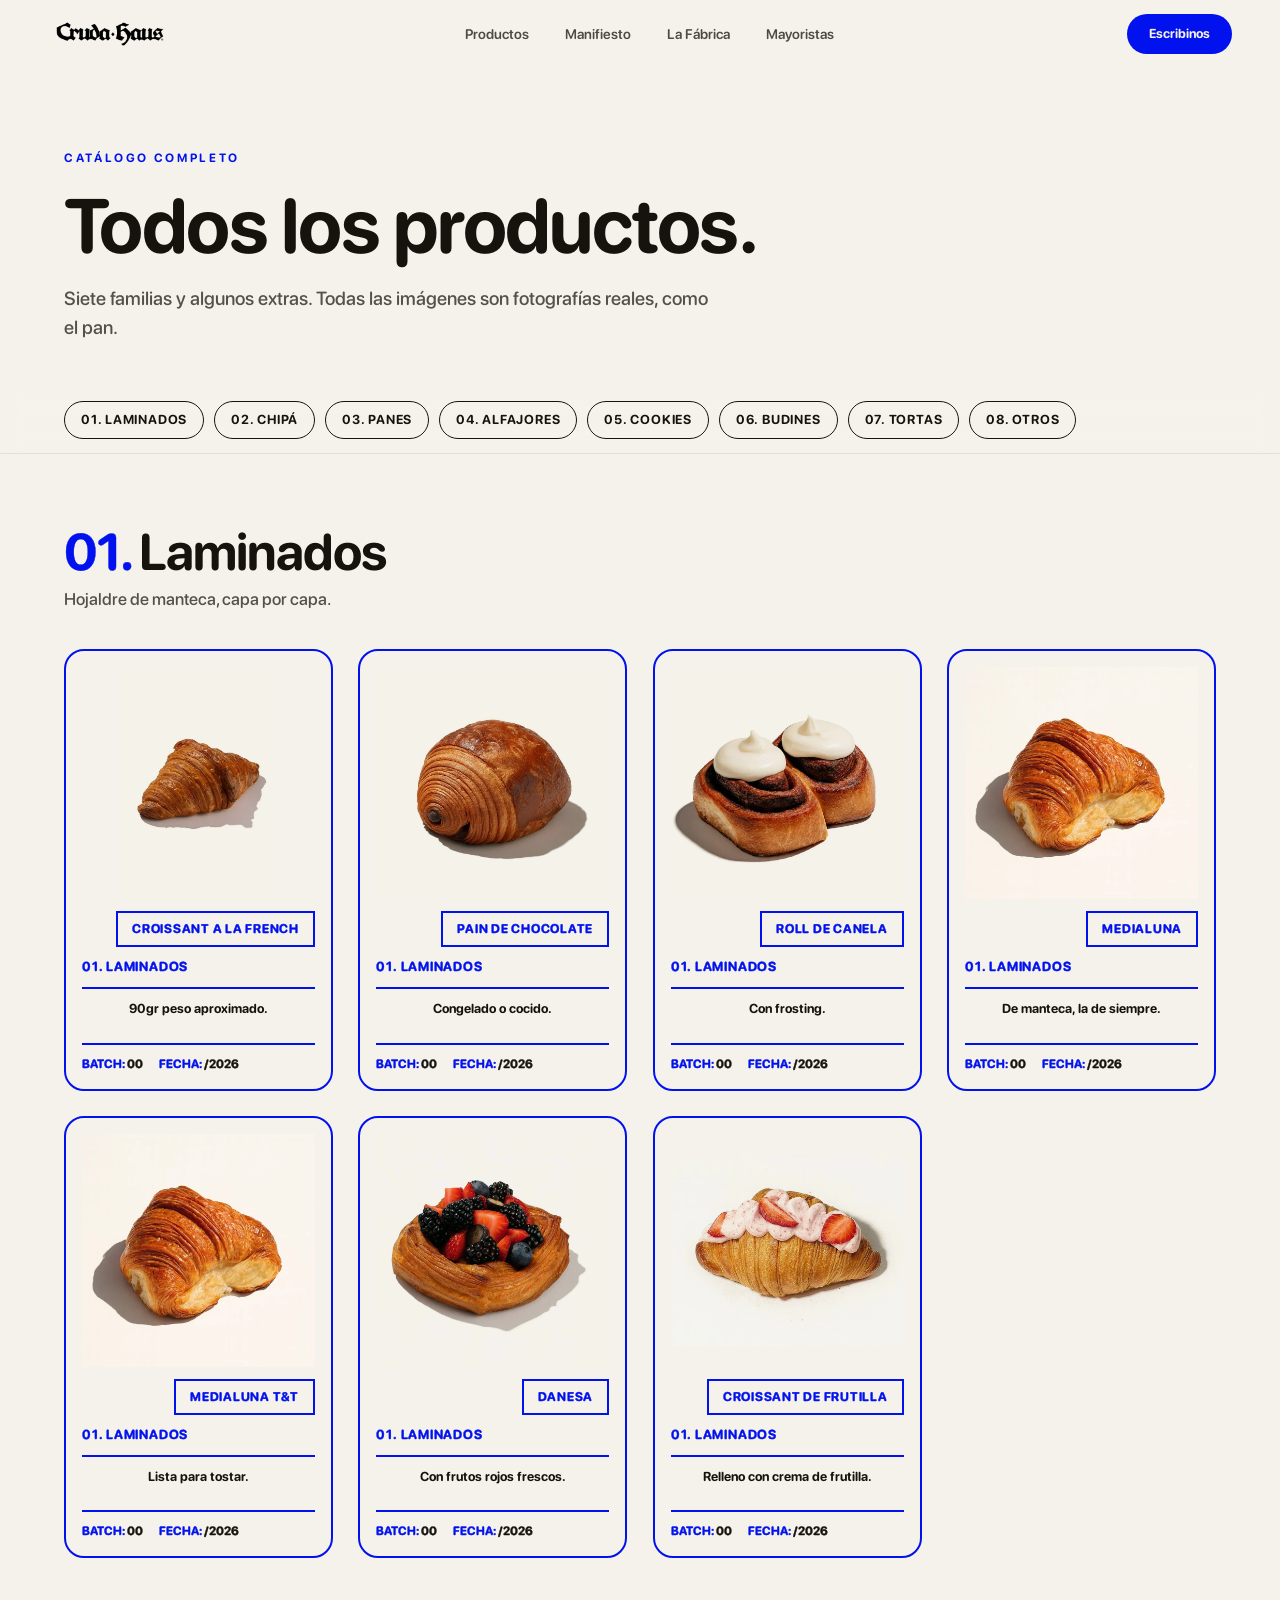
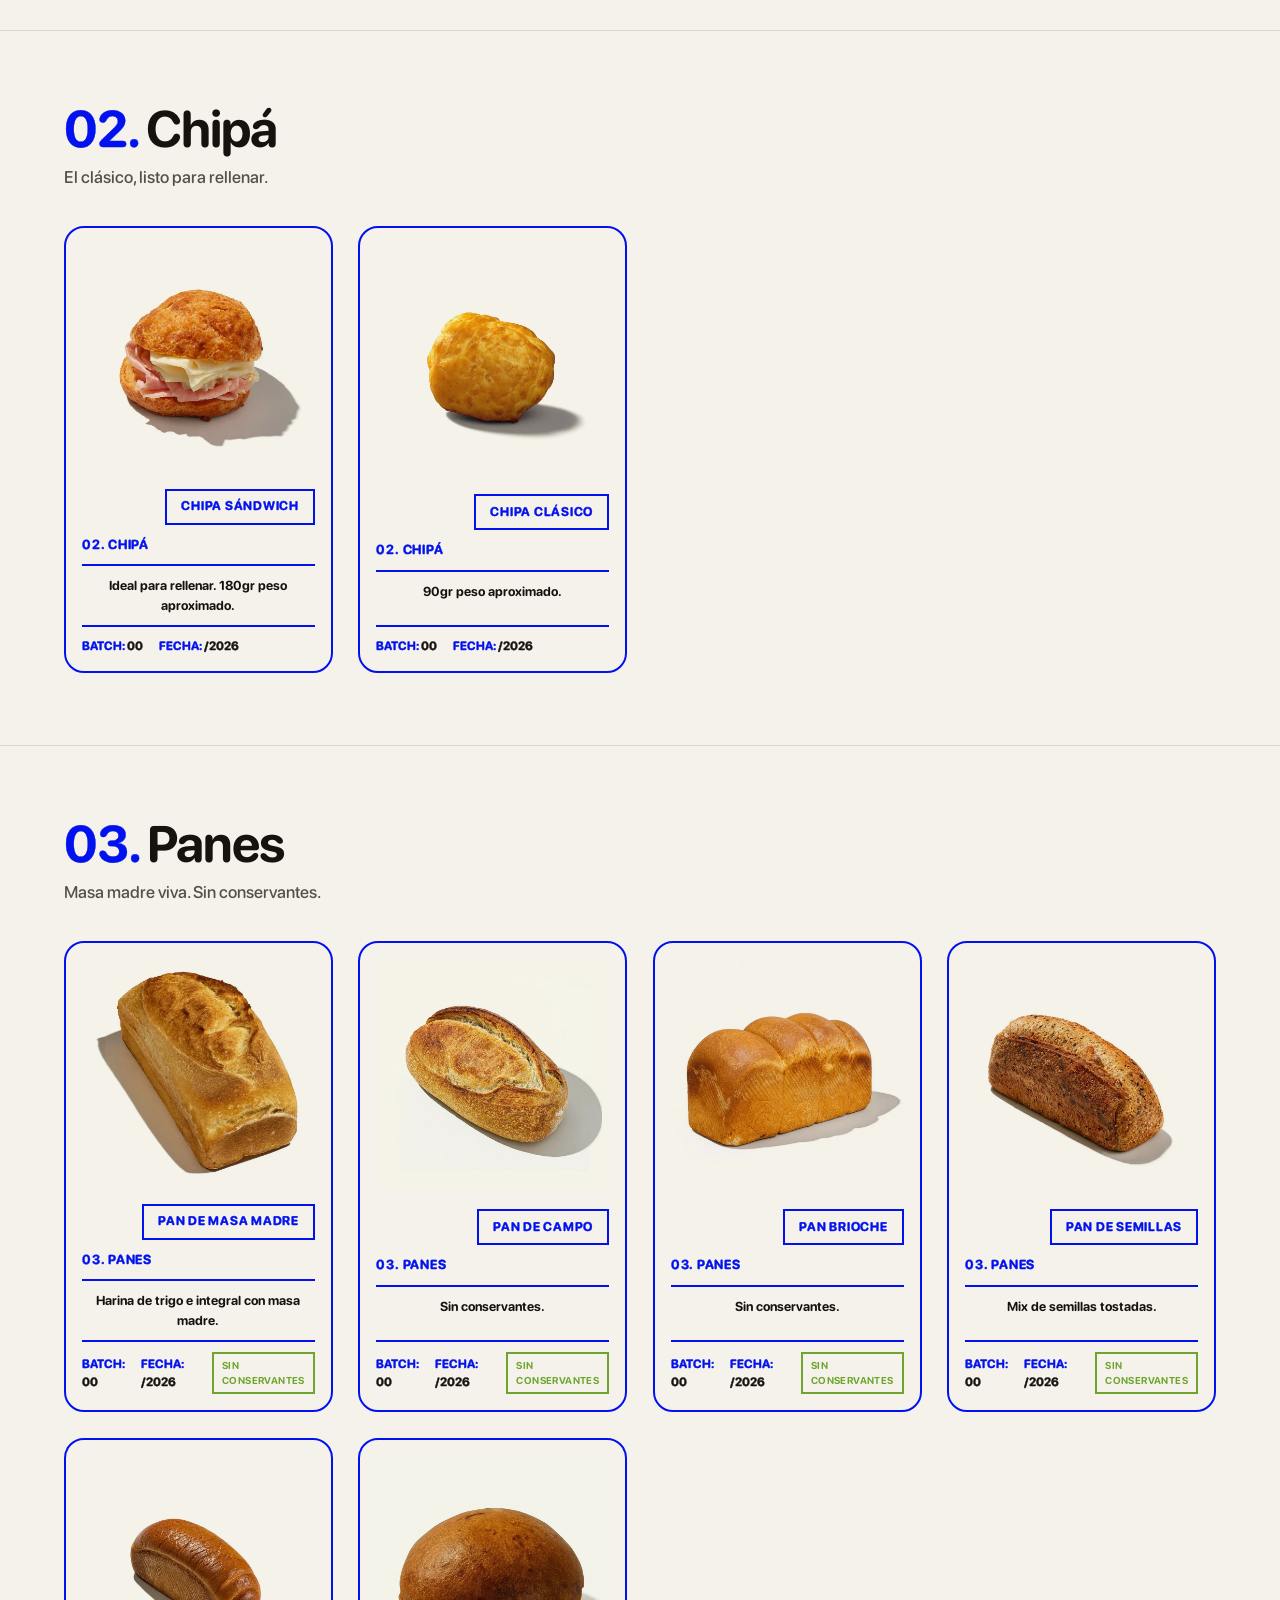
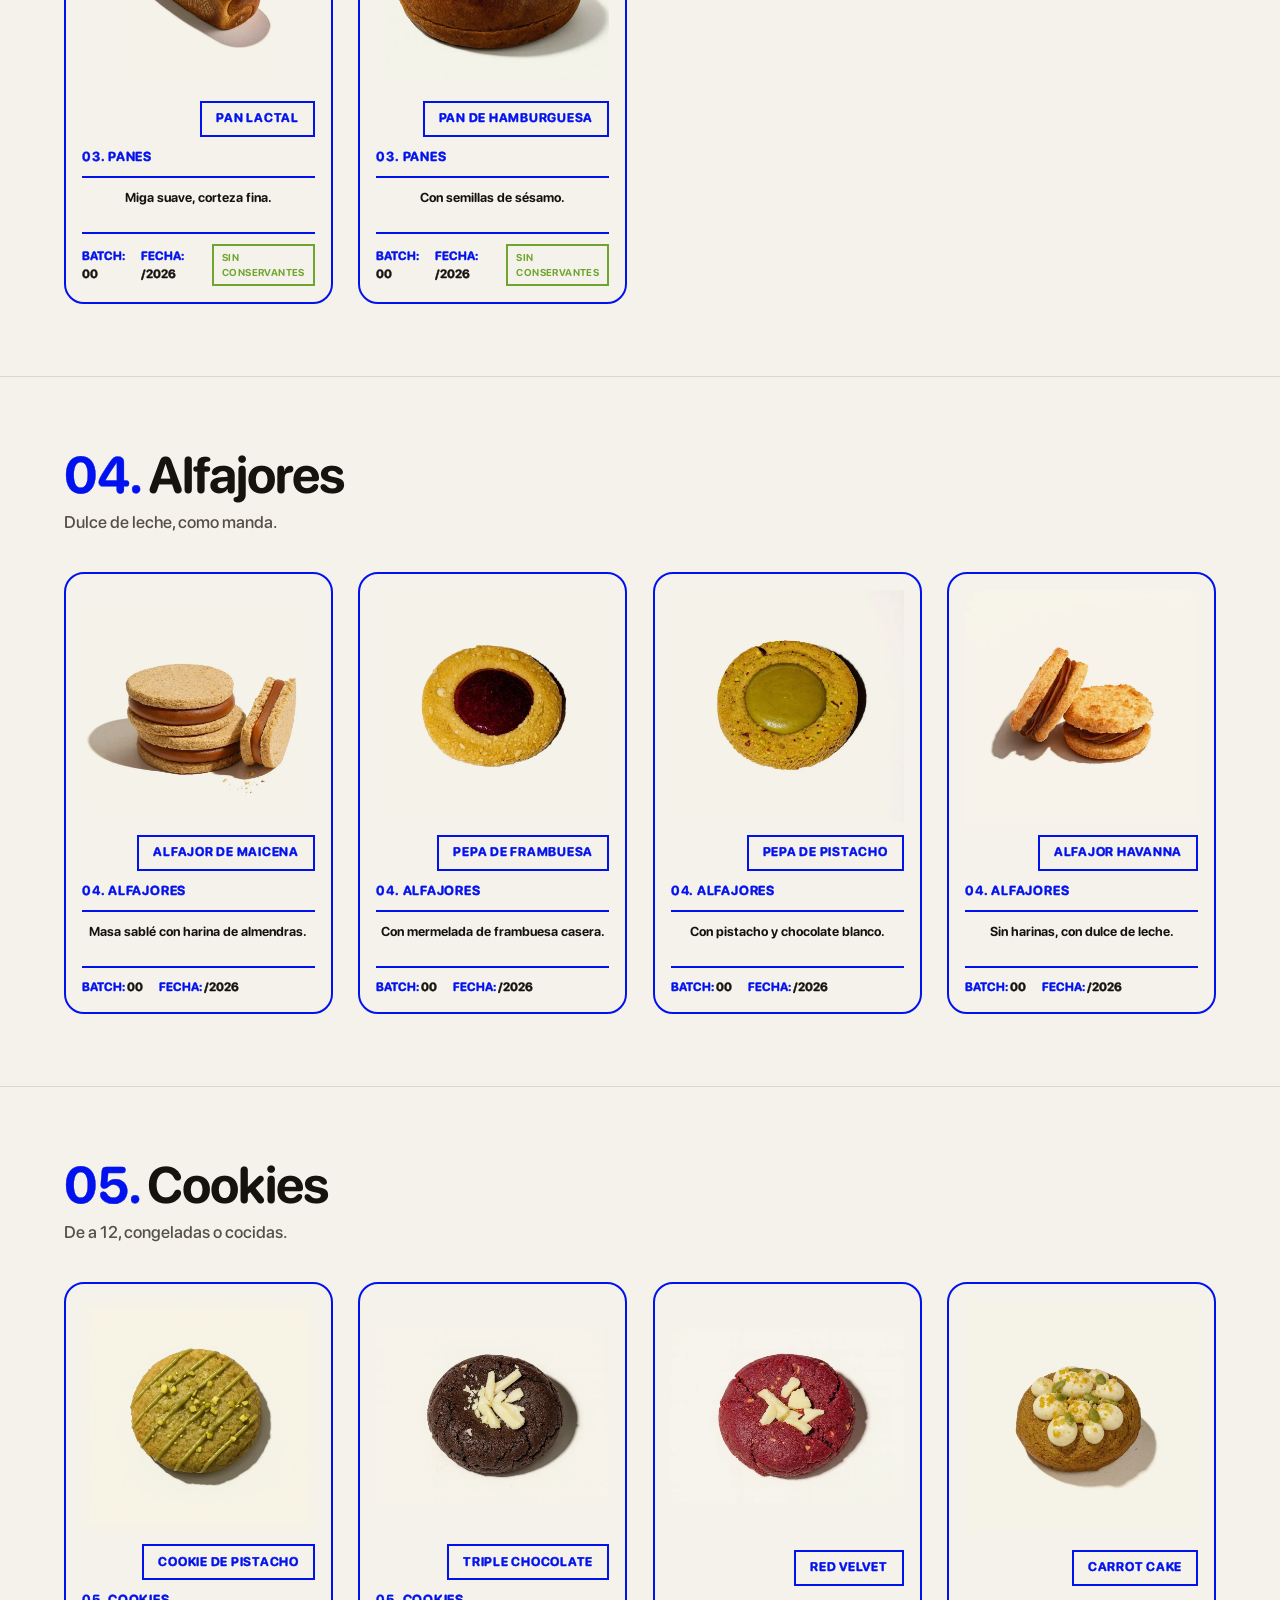
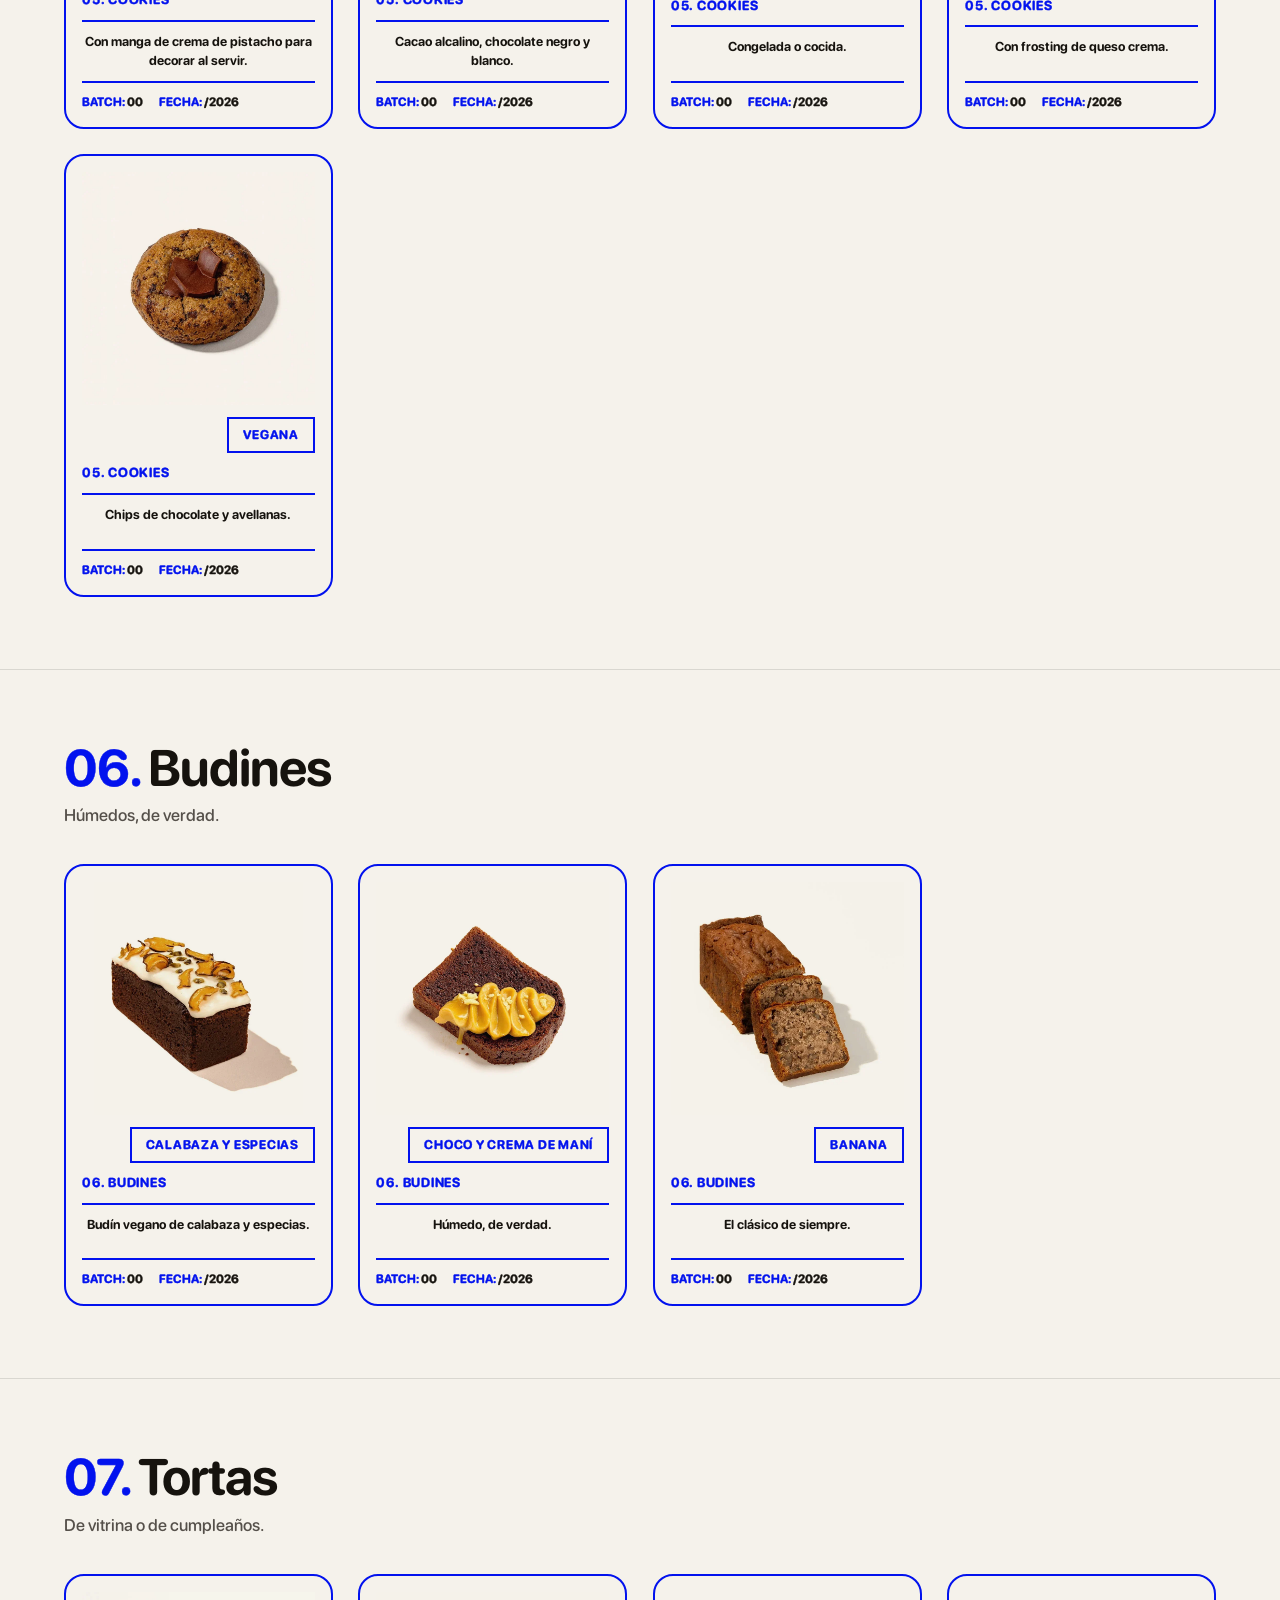
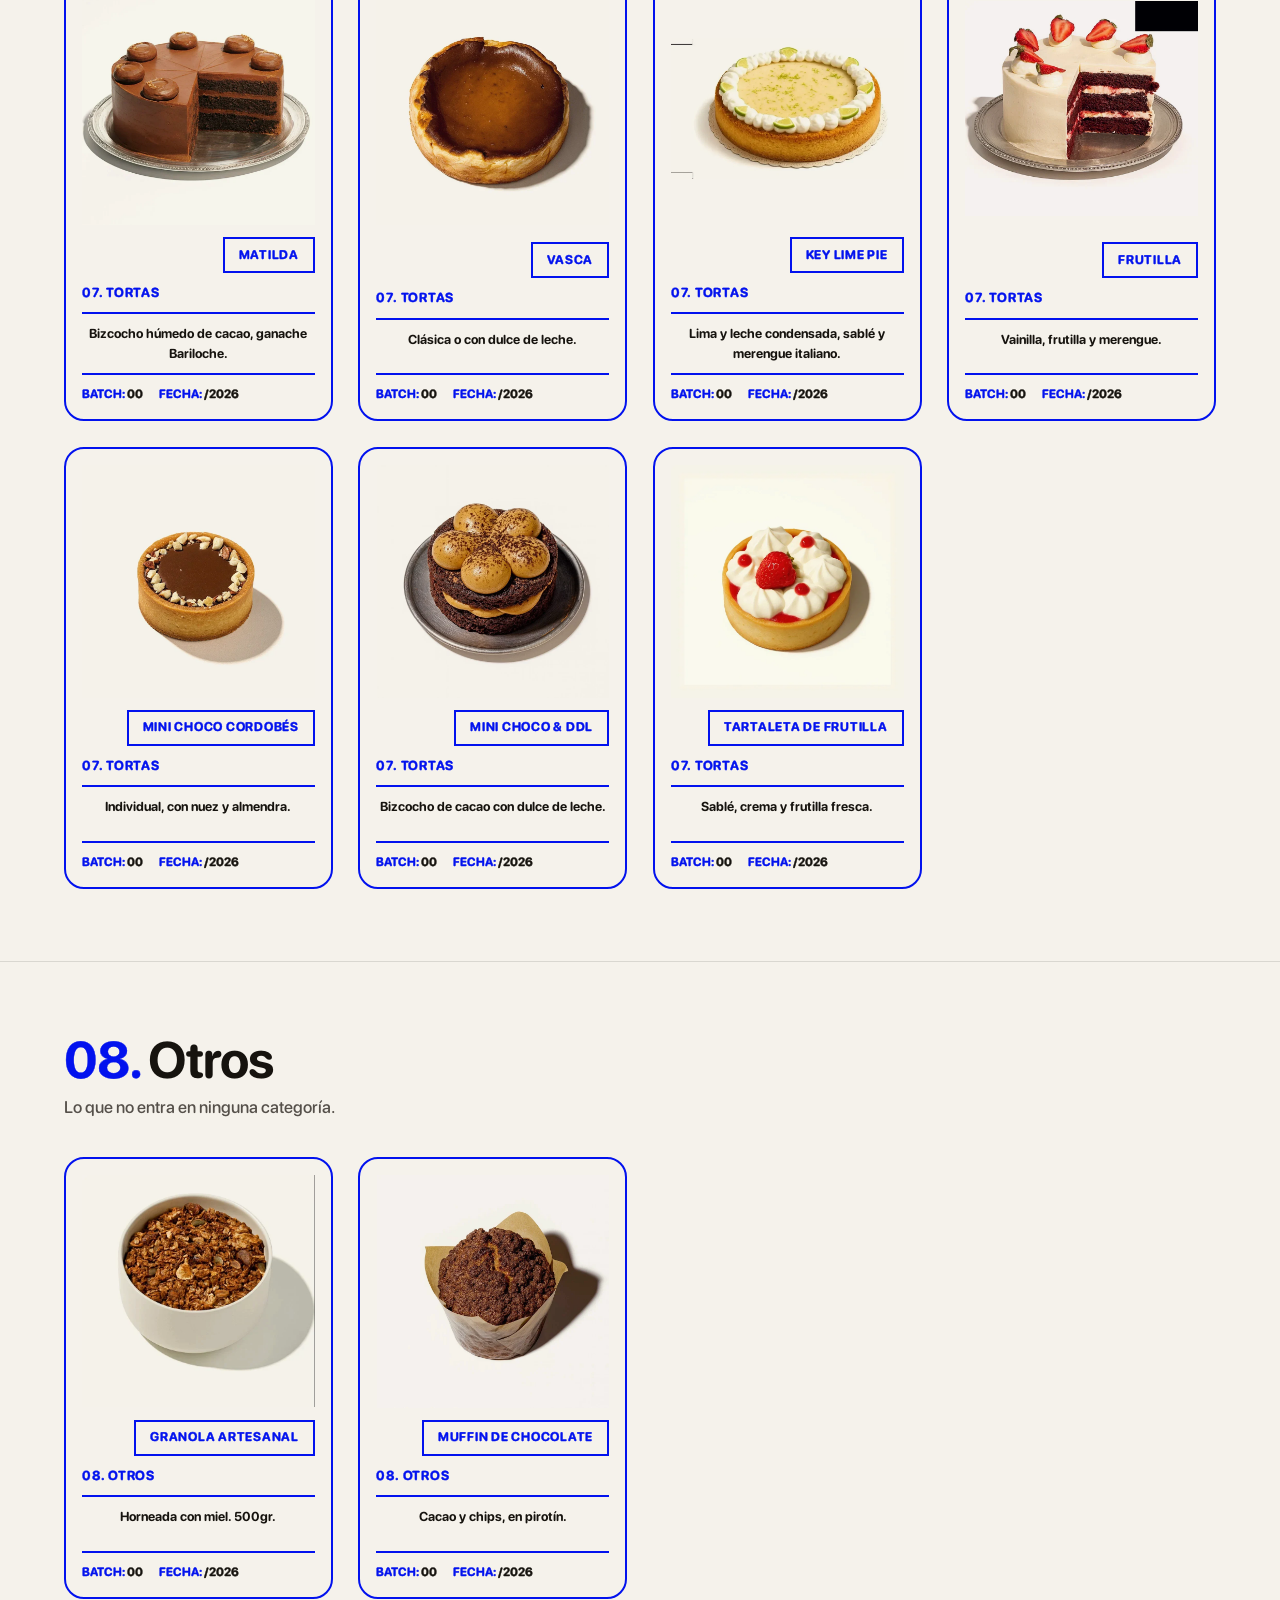
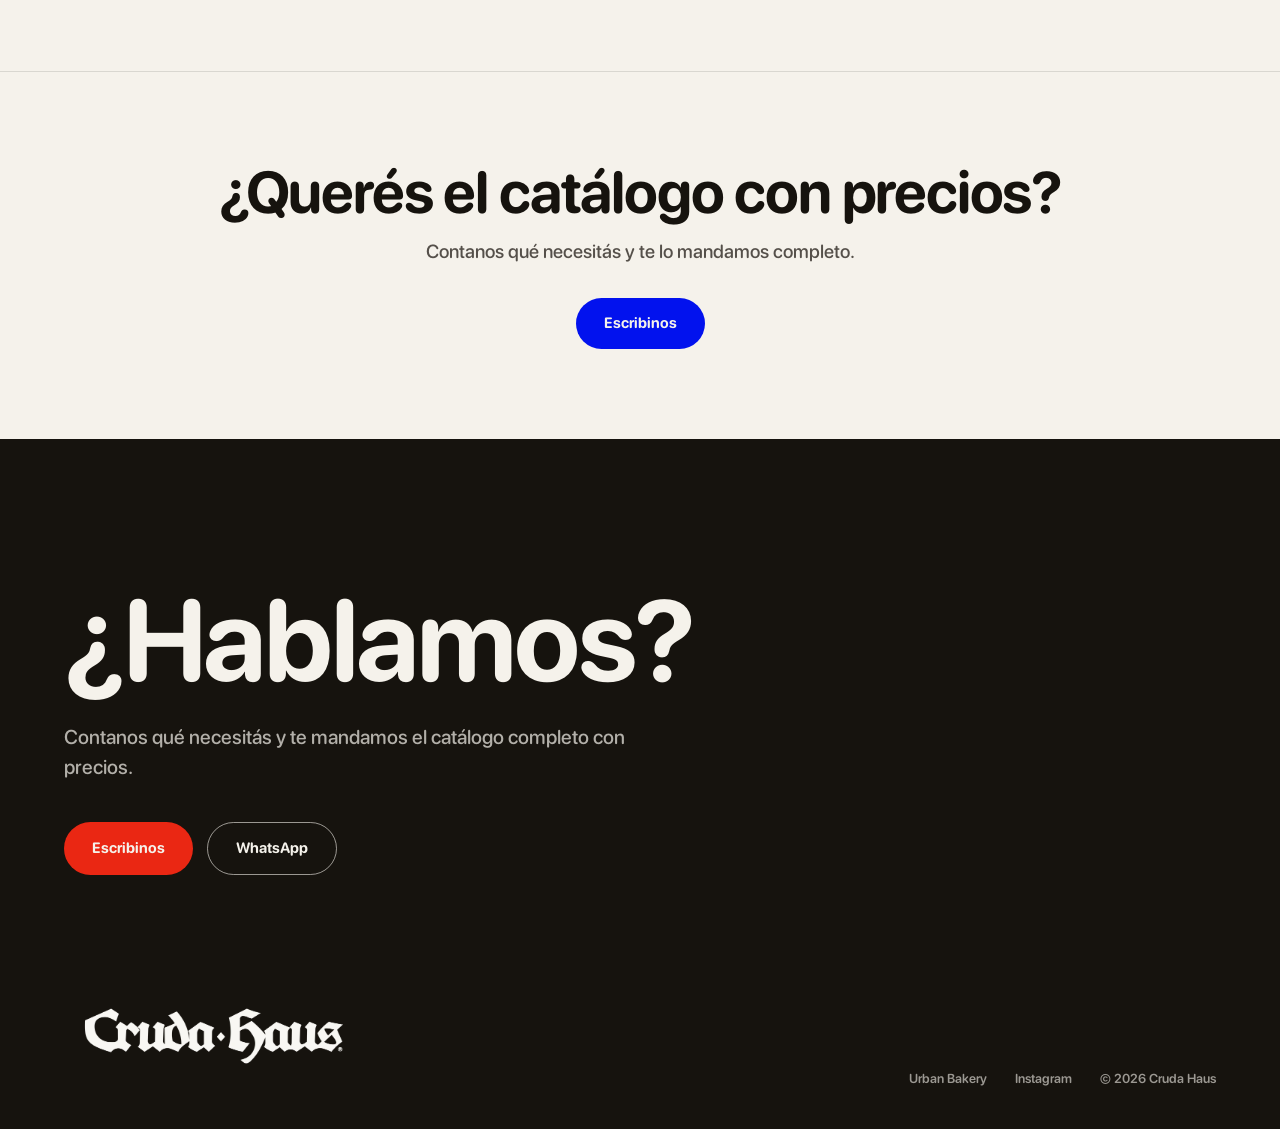
==== productos.html @ 2d255a72 "Landing con productos destacados + subpágina productos.html con catálogo completo (36 piezas, 8 fami" ====
<!doctype html>
<html lang="es">
<head>
  <meta charset="utf-8">
  <meta name="viewport" content="width=device-width, initial-scale=1">
  <title>Catálogo completo | Cruda Haus</title>
  <meta name="description" content="Catálogo completo de Cruda Haus: laminados, chipá, panes de masa madre, alfajores, cookies, budines y tortas. Proveeduría mayorista de panadería artesanal.">
  <meta property="og:type" content="website">
  <meta property="og:title" content="Catálogo completo | Cruda Haus">
  <meta property="og:description" content="Siete familias, más de treinta piezas. Panadería urbana con masa madre viva y manteca de verdad.">
  <meta property="og:image" content="assets/img/og-image.jpg">
  <link rel="icon" type="image/png" href="assets/img/favicon.png">
  <link rel="preload" href="assets/fonts/SF-Pro-Rounded-Bold.woff2" as="font" type="font/woff2" crossorigin>
  <link rel="preload" href="assets/fonts/SF-Pro-Rounded-Medium.woff2" as="font" type="font/woff2" crossorigin>
  <link rel="stylesheet" href="assets/css/style.css">
</head>
<body>

  <!-- ============ NAV ============ -->
  <header class="nav" id="nav">
    <a class="nav-brand" href="index.html" aria-label="Cruda Haus, inicio">
      <img src="assets/img/logo-gotico-negro.webp" alt="Cruda Haus" width="120" height="42">
    </a>
    <nav class="nav-links" aria-label="Secciones">
      <a href="productos.html" aria-current="page">Productos</a>
      <a href="index.html#manifiesto">Manifiesto</a>
      <a href="index.html#fabrica">La Fábrica</a>
      <a href="index.html#mayoristas">Mayoristas</a>
    </nav>
    <a class="btn btn-pill btn-blue nav-cta" href="#contacto">Escribinos</a>
  </header>

  <main id="top">

    <!-- ============ CABECERA CATÁLOGO ============ -->
    <header class="cat-hero">
      <p class="eyebrow">Catálogo completo</p>
      <h1>Todos los productos.</h1>
      <p class="cat-hero-sub">Siete familias y algunos extras. Todas las imágenes son fotografías reales, como el pan.</p>
    </header>

    <!-- ============ NAV DE FAMILIAS ============ -->
    <nav class="cat-nav" aria-label="Familias de productos">
      <a href="#laminados">01. Laminados</a>
      <a href="#chipa">02. Chipá</a>
      <a href="#panes">03. Panes</a>
      <a href="#alfajores">04. Alfajores</a>
      <a href="#cookies">05. Cookies</a>
      <a href="#budines">06. Budines</a>
      <a href="#tortas">07. Tortas</a>
      <a href="#otros">08. Otros</a>
    </nav>

    <!-- ============ 01. LAMINADOS ============ -->
    <section class="cat-family" id="laminados">
      <header class="family-head">
        <h2><span>01.</span> Laminados</h2>
        <p>Hojaldre de manteca, capa por capa.</p>
      </header>
      <div class="cat-grid">
        <div class="pcard">
          <img src="assets/img/products/croissant.webp" alt="Croissant a la French" loading="lazy">
          <div class="pcard-info">
            <span class="pcard-name">Croissant a la French</span>
            <div class="pcard-code"><span>01. Laminados</span></div>
            <p class="pcard-spec">90gr peso aproximado.</p>
            <div class="pcard-foot"><span>Batch: <b>00</b></span><span>Fecha: <b>/2026</b></span></div>
          </div>
        </div>
        <div class="pcard">
          <img src="assets/img/products/pain-chocolate.webp" alt="Pain de chocolate" loading="lazy">
          <div class="pcard-info">
            <span class="pcard-name">Pain de chocolate</span>
            <div class="pcard-code"><span>01. Laminados</span></div>
            <p class="pcard-spec">Congelado o cocido.</p>
            <div class="pcard-foot"><span>Batch: <b>00</b></span><span>Fecha: <b>/2026</b></span></div>
          </div>
        </div>
        <div class="pcard">
          <img src="assets/img/products/roll-canela.webp" alt="Roll de canela con frosting" loading="lazy">
          <div class="pcard-info">
            <span class="pcard-name">Roll de canela</span>
            <div class="pcard-code"><span>01. Laminados</span></div>
            <p class="pcard-spec">Con frosting.</p>
            <div class="pcard-foot"><span>Batch: <b>00</b></span><span>Fecha: <b>/2026</b></span></div>
          </div>
        </div>
        <div class="pcard">
          <img src="assets/img/products/medialuna.webp" alt="Medialuna de manteca" loading="lazy">
          <div class="pcard-info">
            <span class="pcard-name">Medialuna</span>
            <div class="pcard-code"><span>01. Laminados</span></div>
            <p class="pcard-spec">De manteca, la de siempre.</p>
            <div class="pcard-foot"><span>Batch: <b>00</b></span><span>Fecha: <b>/2026</b></span></div>
          </div>
        </div>
        <div class="pcard">
          <img src="assets/img/products/medialuna-tnt.webp" alt="Medialuna T&T" loading="lazy">
          <div class="pcard-info">
            <span class="pcard-name">Medialuna T&amp;T</span>
            <div class="pcard-code"><span>01. Laminados</span></div>
            <p class="pcard-spec">Lista para tostar.</p>
            <div class="pcard-foot"><span>Batch: <b>00</b></span><span>Fecha: <b>/2026</b></span></div>
          </div>
        </div>
        <div class="pcard">
          <img src="assets/img/products/danesa.webp" alt="Danesa de frutos rojos" loading="lazy">
          <div class="pcard-info">
            <span class="pcard-name">Danesa</span>
            <div class="pcard-code"><span>01. Laminados</span></div>
            <p class="pcard-spec">Con frutos rojos frescos.</p>
            <div class="pcard-foot"><span>Batch: <b>00</b></span><span>Fecha: <b>/2026</b></span></div>
          </div>
        </div>
        <div class="pcard">
          <img src="assets/img/products/otro-3.webp" alt="Croissant relleno con crema de frutilla" loading="lazy">
          <div class="pcard-info">
            <span class="pcard-name">Croissant de frutilla</span>
            <div class="pcard-code"><span>01. Laminados</span></div>
            <p class="pcard-spec">Relleno con crema de frutilla.</p>
            <div class="pcard-foot"><span>Batch: <b>00</b></span><span>Fecha: <b>/2026</b></span></div>
          </div>
        </div>
      </div>
    </section>

    <!-- ============ 02. CHIPÁ ============ -->
    <section class="cat-family" id="chipa">
      <header class="family-head">
        <h2><span>02.</span> Chipá</h2>
        <p>El clásico, listo para rellenar.</p>
      </header>
      <div class="cat-grid">
        <div class="pcard">
          <img src="assets/img/products/chipa-sandwich.webp" alt="Chipa para sándwich" loading="lazy">
          <div class="pcard-info">
            <span class="pcard-name">Chipa sándwich</span>
            <div class="pcard-code"><span>02. Chipá</span></div>
            <p class="pcard-spec">Ideal para rellenar. 180gr peso aproximado.</p>
            <div class="pcard-foot"><span>Batch: <b>00</b></span><span>Fecha: <b>/2026</b></span></div>
          </div>
        </div>
        <div class="pcard">
          <img src="assets/img/products/chipa-clasico.webp" alt="Chipa clásico" loading="lazy">
          <div class="pcard-info">
            <span class="pcard-name">Chipa clásico</span>
            <div class="pcard-code"><span>02. Chipá</span></div>
            <p class="pcard-spec">90gr peso aproximado.</p>
            <div class="pcard-foot"><span>Batch: <b>00</b></span><span>Fecha: <b>/2026</b></span></div>
          </div>
        </div>
      </div>
    </section>

    <!-- ============ 03. PANES ============ -->
    <section class="cat-family" id="panes">
      <header class="family-head">
        <h2><span>03.</span> Panes</h2>
        <p>Masa madre viva. Sin conservantes.</p>
      </header>
      <div class="cat-grid">
        <div class="pcard">
          <img src="assets/img/products/pan-masa-madre.webp" alt="Pan de masa madre" loading="lazy">
          <div class="pcard-info">
            <span class="pcard-name">Pan de masa madre</span>
            <div class="pcard-code"><span>03. Panes</span></div>
            <p class="pcard-spec">Harina de trigo e integral con masa madre.</p>
            <div class="pcard-foot"><span>Batch: <b>00</b></span><span>Fecha: <b>/2026</b></span><span class="stamp">Sin conservantes</span></div>
          </div>
        </div>
        <div class="pcard">
          <img src="assets/img/products/pan-campo.webp" alt="Pan de campo" loading="lazy">
          <div class="pcard-info">
            <span class="pcard-name">Pan de campo</span>
            <div class="pcard-code"><span>03. Panes</span></div>
            <p class="pcard-spec">Sin conservantes.</p>
            <div class="pcard-foot"><span>Batch: <b>00</b></span><span>Fecha: <b>/2026</b></span><span class="stamp">Sin conservantes</span></div>
          </div>
        </div>
        <div class="pcard">
          <img src="assets/img/products/pan-brioche.webp" alt="Pan brioche" loading="lazy">
          <div class="pcard-info">
            <span class="pcard-name">Pan brioche</span>
            <div class="pcard-code"><span>03. Panes</span></div>
            <p class="pcard-spec">Sin conservantes.</p>
            <div class="pcard-foot"><span>Batch: <b>00</b></span><span>Fecha: <b>/2026</b></span><span class="stamp">Sin conservantes</span></div>
          </div>
        </div>
        <div class="pcard">
          <img src="assets/img/products/pan-semillas.webp" alt="Pan de semillas" loading="lazy">
          <div class="pcard-info">
            <span class="pcard-name">Pan de semillas</span>
            <div class="pcard-code"><span>03. Panes</span></div>
            <p class="pcard-spec">Mix de semillas tostadas.</p>
            <div class="pcard-foot"><span>Batch: <b>00</b></span><span>Fecha: <b>/2026</b></span><span class="stamp">Sin conservantes</span></div>
          </div>
        </div>
        <div class="pcard">
          <img src="assets/img/products/pan-lactal.webp" alt="Pan lactal" loading="lazy">
          <div class="pcard-info">
            <span class="pcard-name">Pan lactal</span>
            <div class="pcard-code"><span>03. Panes</span></div>
            <p class="pcard-spec">Miga suave, corteza fina.</p>
            <div class="pcard-foot"><span>Batch: <b>00</b></span><span>Fecha: <b>/2026</b></span><span class="stamp">Sin conservantes</span></div>
          </div>
        </div>
        <div class="pcard">
          <img src="assets/img/products/pan-hamburguesa.webp" alt="Pan de hamburguesa" loading="lazy">
          <div class="pcard-info">
            <span class="pcard-name">Pan de hamburguesa</span>
            <div class="pcard-code"><span>03. Panes</span></div>
            <p class="pcard-spec">Con semillas de sésamo.</p>
            <div class="pcard-foot"><span>Batch: <b>00</b></span><span>Fecha: <b>/2026</b></span><span class="stamp">Sin conservantes</span></div>
          </div>
        </div>
      </div>
    </section>

    <!-- ============ 04. ALFAJORES ============ -->
    <section class="cat-family" id="alfajores">
      <header class="family-head">
        <h2><span>04.</span> Alfajores</h2>
        <p>Dulce de leche, como manda.</p>
      </header>
      <div class="cat-grid">
        <div class="pcard">
          <img src="assets/img/products/alfajor-maicena.webp" alt="Alfajor de maicena" loading="lazy">
          <div class="pcard-info">
            <span class="pcard-name">Alfajor de maicena</span>
            <div class="pcard-code"><span>04. Alfajores</span></div>
            <p class="pcard-spec">Masa sablé con harina de almendras.</p>
            <div class="pcard-foot"><span>Batch: <b>00</b></span><span>Fecha: <b>/2026</b></span></div>
          </div>
        </div>
        <div class="pcard">
          <img src="assets/img/products/pepa-frambuesa.webp" alt="Pepa de frambuesa" loading="lazy">
          <div class="pcard-info">
            <span class="pcard-name">Pepa de frambuesa</span>
            <div class="pcard-code"><span>04. Alfajores</span></div>
            <p class="pcard-spec">Con mermelada de frambuesa casera.</p>
            <div class="pcard-foot"><span>Batch: <b>00</b></span><span>Fecha: <b>/2026</b></span></div>
          </div>
        </div>
        <div class="pcard">
          <img src="assets/img/products/pepa-pistacho.webp" alt="Pepa de pistacho" loading="lazy">
          <div class="pcard-info">
            <span class="pcard-name">Pepa de pistacho</span>
            <div class="pcard-code"><span>04. Alfajores</span></div>
            <p class="pcard-spec">Con pistacho y chocolate blanco.</p>
            <div class="pcard-foot"><span>Batch: <b>00</b></span><span>Fecha: <b>/2026</b></span></div>
          </div>
        </div>
        <div class="pcard">
          <img src="assets/img/products/alfajor-havanna.webp" alt="Alfajor tipo havanna sin harinas" loading="lazy">
          <div class="pcard-info">
            <span class="pcard-name">Alfajor havanna</span>
            <div class="pcard-code"><span>04. Alfajores</span></div>
            <p class="pcard-spec">Sin harinas, con dulce de leche.</p>
            <div class="pcard-foot"><span>Batch: <b>00</b></span><span>Fecha: <b>/2026</b></span></div>
          </div>
        </div>
      </div>
    </section>

    <!-- ============ 05. COOKIES ============ -->
    <section class="cat-family" id="cookies">
      <header class="family-head">
        <h2><span>05.</span> Cookies</h2>
        <p>De a 12, congeladas o cocidas.</p>
      </header>
      <div class="cat-grid">
        <div class="pcard">
          <img src="assets/img/products/cookie-pistacho.webp" alt="Cookie de pistacho" loading="lazy">
          <div class="pcard-info">
            <span class="pcard-name">Cookie de pistacho</span>
            <div class="pcard-code"><span>05. Cookies</span></div>
            <p class="pcard-spec">Con manga de crema de pistacho para decorar al servir.</p>
            <div class="pcard-foot"><span>Batch: <b>00</b></span><span>Fecha: <b>/2026</b></span></div>
          </div>
        </div>
        <div class="pcard">
          <img src="assets/img/products/cookie-triple-choco.webp" alt="Cookie triple chocolate" loading="lazy">
          <div class="pcard-info">
            <span class="pcard-name">Triple chocolate</span>
            <div class="pcard-code"><span>05. Cookies</span></div>
            <p class="pcard-spec">Cacao alcalino, chocolate negro y blanco.</p>
            <div class="pcard-foot"><span>Batch: <b>00</b></span><span>Fecha: <b>/2026</b></span></div>
          </div>
        </div>
        <div class="pcard">
          <img src="assets/img/products/cookie-red-velvet.webp" alt="Cookie red velvet" loading="lazy">
          <div class="pcard-info">
            <span class="pcard-name">Red velvet</span>
            <div class="pcard-code"><span>05. Cookies</span></div>
            <p class="pcard-spec">Congelada o cocida.</p>
            <div class="pcard-foot"><span>Batch: <b>00</b></span><span>Fecha: <b>/2026</b></span></div>
          </div>
        </div>
        <div class="pcard">
          <img src="assets/img/products/cookie-carrot.webp" alt="Cookie carrot cake" loading="lazy">
          <div class="pcard-info">
            <span class="pcard-name">Carrot cake</span>
            <div class="pcard-code"><span>05. Cookies</span></div>
            <p class="pcard-spec">Con frosting de queso crema.</p>
            <div class="pcard-foot"><span>Batch: <b>00</b></span><span>Fecha: <b>/2026</b></span></div>
          </div>
        </div>
        <div class="pcard">
          <img src="assets/img/products/cookie-vegana.webp" alt="Cookie vegana con chips de chocolate y avellanas" loading="lazy">
          <div class="pcard-info">
            <span class="pcard-name">Vegana</span>
            <div class="pcard-code"><span>05. Cookies</span></div>
            <p class="pcard-spec">Chips de chocolate y avellanas.</p>
            <div class="pcard-foot"><span>Batch: <b>00</b></span><span>Fecha: <b>/2026</b></span></div>
          </div>
        </div>
      </div>
    </section>

    <!-- ============ 06. BUDINES ============ -->
    <section class="cat-family" id="budines">
      <header class="family-head">
        <h2><span>06.</span> Budines</h2>
        <p>Húmedos, de verdad.</p>
      </header>
      <div class="cat-grid">
        <div class="pcard">
          <img src="assets/img/products/budin-calabaza.webp" alt="Budín vegano de calabaza y especias" loading="lazy">
          <div class="pcard-info">
            <span class="pcard-name">Calabaza y especias</span>
            <div class="pcard-code"><span>06. Budines</span></div>
            <p class="pcard-spec">Budín vegano de calabaza y especias.</p>
            <div class="pcard-foot"><span>Batch: <b>00</b></span><span>Fecha: <b>/2026</b></span></div>
          </div>
        </div>
        <div class="pcard">
          <img src="assets/img/products/budin-choco-mani.webp" alt="Budín de chocolate y crema de maní" loading="lazy">
          <div class="pcard-info">
            <span class="pcard-name">Choco y crema de maní</span>
            <div class="pcard-code"><span>06. Budines</span></div>
            <p class="pcard-spec">Húmedo, de verdad.</p>
            <div class="pcard-foot"><span>Batch: <b>00</b></span><span>Fecha: <b>/2026</b></span></div>
          </div>
        </div>
        <div class="pcard">
          <img src="assets/img/products/budin-banana.webp" alt="Budín de banana" loading="lazy">
          <div class="pcard-info">
            <span class="pcard-name">Banana</span>
            <div class="pcard-code"><span>06. Budines</span></div>
            <p class="pcard-spec">El clásico de siempre.</p>
            <div class="pcard-foot"><span>Batch: <b>00</b></span><span>Fecha: <b>/2026</b></span></div>
          </div>
        </div>
      </div>
    </section>

    <!-- ============ 07. TORTAS ============ -->
    <section class="cat-family" id="tortas">
      <header class="family-head">
        <h2><span>07.</span> Tortas</h2>
        <p>De vitrina o de cumpleaños.</p>
      </header>
      <div class="cat-grid">
        <div class="pcard">
          <img src="assets/img/products/torta-matilda.webp" alt="Torta Matilda" loading="lazy">
          <div class="pcard-info">
            <span class="pcard-name">Matilda</span>
            <div class="pcard-code"><span>07. Tortas</span></div>
            <p class="pcard-spec">Bizcocho húmedo de cacao, ganache Bariloche.</p>
            <div class="pcard-foot"><span>Batch: <b>00</b></span><span>Fecha: <b>/2026</b></span></div>
          </div>
        </div>
        <div class="pcard">
          <img src="assets/img/products/torta-vasca.webp" alt="Torta vasca" loading="lazy">
          <div class="pcard-info">
            <span class="pcard-name">Vasca</span>
            <div class="pcard-code"><span>07. Tortas</span></div>
            <p class="pcard-spec">Clásica o con dulce de leche.</p>
            <div class="pcard-foot"><span>Batch: <b>00</b></span><span>Fecha: <b>/2026</b></span></div>
          </div>
        </div>
        <div class="pcard">
          <img src="assets/img/products/key-lime-pie.webp" alt="Key lime pie" loading="lazy">
          <div class="pcard-info">
            <span class="pcard-name">Key lime pie</span>
            <div class="pcard-code"><span>07. Tortas</span></div>
            <p class="pcard-spec">Lima y leche condensada, sablé y merengue italiano.</p>
            <div class="pcard-foot"><span>Batch: <b>00</b></span><span>Fecha: <b>/2026</b></span></div>
          </div>
        </div>
        <div class="pcard">
          <img src="assets/img/products/torta-frutilla.webp" alt="Torta de vainilla, frutilla y merengue" loading="lazy">
          <div class="pcard-info">
            <span class="pcard-name">Frutilla</span>
            <div class="pcard-code"><span>07. Tortas</span></div>
            <p class="pcard-spec">Vainilla, frutilla y merengue.</p>
            <div class="pcard-foot"><span>Batch: <b>00</b></span><span>Fecha: <b>/2026</b></span></div>
          </div>
        </div>
        <div class="pcard">
          <img src="assets/img/products/mini-torta-choco.webp" alt="Mini torta de chocolate cordobés" loading="lazy">
          <div class="pcard-info">
            <span class="pcard-name">Mini choco cordobés</span>
            <div class="pcard-code"><span>07. Tortas</span></div>
            <p class="pcard-spec">Individual, con nuez y almendra.</p>
            <div class="pcard-foot"><span>Batch: <b>00</b></span><span>Fecha: <b>/2026</b></span></div>
          </div>
        </div>
        <div class="pcard">
          <img src="assets/img/products/otro-1.webp" alt="Mini torta de chocolate con dulce de leche" loading="lazy">
          <div class="pcard-info">
            <span class="pcard-name">Mini choco &amp; DDL</span>
            <div class="pcard-code"><span>07. Tortas</span></div>
            <p class="pcard-spec">Bizcocho de cacao con dulce de leche.</p>
            <div class="pcard-foot"><span>Batch: <b>00</b></span><span>Fecha: <b>/2026</b></span></div>
          </div>
        </div>
        <div class="pcard">
          <img src="assets/img/products/otro-2.webp" alt="Tartaleta de frutilla con crema" loading="lazy">
          <div class="pcard-info">
            <span class="pcard-name">Tartaleta de frutilla</span>
            <div class="pcard-code"><span>07. Tortas</span></div>
            <p class="pcard-spec">Sablé, crema y frutilla fresca.</p>
            <div class="pcard-foot"><span>Batch: <b>00</b></span><span>Fecha: <b>/2026</b></span></div>
          </div>
        </div>
      </div>
    </section>

    <!-- ============ 08. OTROS ============ -->
    <section class="cat-family" id="otros">
      <header class="family-head">
        <h2><span>08.</span> Otros</h2>
        <p>Lo que no entra en ninguna categoría.</p>
      </header>
      <div class="cat-grid">
        <div class="pcard">
          <img src="assets/img/products/granola.webp" alt="Granola artesanal" loading="lazy">
          <div class="pcard-info">
            <span class="pcard-name">Granola artesanal</span>
            <div class="pcard-code"><span>08. Otros</span></div>
            <p class="pcard-spec">Horneada con miel. 500gr.</p>
            <div class="pcard-foot"><span>Batch: <b>00</b></span><span>Fecha: <b>/2026</b></span></div>
          </div>
        </div>
        <div class="pcard">
          <img src="assets/img/products/otro-4.webp" alt="Muffin de chocolate" loading="lazy">
          <div class="pcard-info">
            <span class="pcard-name">Muffin de chocolate</span>
            <div class="pcard-code"><span>08. Otros</span></div>
            <p class="pcard-spec">Cacao y chips, en pirotín.</p>
            <div class="pcard-foot"><span>Batch: <b>00</b></span><span>Fecha: <b>/2026</b></span></div>
          </div>
        </div>
      </div>
    </section>

    <!-- ============ CTA ============ -->
    <section class="cat-cta">
      <h2>¿Querés el catálogo con precios?</h2>
      <p>Contanos qué necesitás y te lo mandamos completo.</p>
      <a class="btn btn-pill btn-blue" href="#contacto">Escribinos</a>
    </section>

  </main>

  <!-- ============ CONTACTO / FOOTER ============ -->
  <footer class="footer" id="contacto">
    <div class="footer-cta">
      <h2>¿Hablamos?</h2>
      <p>Contanos qué necesitás y te mandamos el catálogo completo con precios.</p>
      <div class="footer-btns">
        <!-- TODO: reemplazar por el mail real de Cruda Haus -->
        <a class="btn btn-pill btn-red" href="mailto:hola@crudahaus.com">Escribinos</a>
        <!-- TODO: reemplazar por el número real de WhatsApp -->
        <a class="btn btn-pill btn-ghost-light" href="https://wa.me/5491100000000" target="_blank" rel="noopener">WhatsApp</a>
      </div>
    </div>
    <div class="footer-bottom">
      <img class="footer-logo" src="assets/img/logo-gotico-offwhite.webp" alt="Cruda Haus">
      <div class="footer-meta">
        <span>Urban Bakery</span>
        <!-- TODO: link real de Instagram -->
        <a href="https://instagram.com/crudahaus" target="_blank" rel="noopener">Instagram</a>
        <span>© 2026 Cruda Haus</span>
      </div>
    </div>
  </footer>

  <script src="assets/js/main.js" defer></script>
</body>
</html>
---- assets/css/style.css ----
/* ============================================================
   CRUDA HAUS · Landing
   Sistema: paper #F5F2EB / azul #0212EE / rojo #EA2713 / ink #16130E
   Forma: botones siempre pill, imágenes siempre radio 20px
   ============================================================ */

@font-face {
  font-family: "SF Pro Rounded";
  src: url("../fonts/SF-Pro-Rounded-Medium.woff2") format("woff2");
  font-weight: 500; font-display: swap;
}
@font-face {
  font-family: "SF Pro Rounded";
  src: url("../fonts/SF-Pro-Rounded-Semibold.woff2") format("woff2");
  font-weight: 600; font-display: swap;
}
@font-face {
  font-family: "SF Pro Rounded";
  src: url("../fonts/SF-Pro-Rounded-Bold.woff2") format("woff2");
  font-weight: 700; font-display: swap;
}

:root {
  --paper: #F5F2EB;
  --paper-soft: #EDE9DF;
  --blue: #0212EE;
  --red: #EA2713;
  --ink: #16130E;
  --ink-soft: #55504A;
  --radius: 20px;
  --font: "SF Pro Rounded", ui-rounded, -apple-system, "Segoe UI", sans-serif;
  --nav-h: 68px;
  --ease: cubic-bezier(0.16, 1, 0.3, 1);
}

* { margin: 0; padding: 0; box-sizing: border-box; }

html { scroll-behavior: smooth; }
@media (prefers-reduced-motion: reduce) {
  html { scroll-behavior: auto; }
}

body {
  font-family: var(--font);
  font-weight: 500;
  background: var(--paper);
  color: var(--ink);
  line-height: 1.5;
  -webkit-font-smoothing: antialiased;
  overflow-x: hidden;
}

img { display: block; max-width: 100%; }
ul { list-style: none; }
a { color: inherit; text-decoration: none; }

.visually-hidden {
  position: absolute; width: 1px; height: 1px;
  clip-path: inset(50%); overflow: hidden; white-space: nowrap;
}

.eyebrow {
  font-size: 12px;
  font-weight: 700;
  letter-spacing: 0.22em;
  text-transform: uppercase;
  color: var(--blue);
}
.eyebrow-light { color: rgba(245, 242, 235, 0.75); }

/* ---------- Botones ---------- */
.btn {
  display: inline-flex;
  align-items: center;
  justify-content: center;
  font-weight: 700;
  font-size: 15px;
  padding: 14px 28px;
  border-radius: 999px;
  transition: transform 0.25s var(--ease), background 0.25s var(--ease), color 0.25s var(--ease);
  will-change: transform;
}
.btn:active { transform: translateY(1px) scale(0.98); }
.btn-blue { background: var(--blue); color: var(--paper); }
.btn-blue:hover { background: var(--ink); }
.btn-red { background: var(--red); color: var(--paper); }
.btn-red:hover { background: var(--paper); color: var(--ink); }
.btn-paper { background: var(--paper); color: var(--blue); }
.btn-paper:hover { background: var(--ink); color: var(--paper); }
.btn-ghost { background: var(--paper); border: 1.5px solid var(--ink); color: var(--ink); }
.btn-ghost:hover { background: var(--ink); color: var(--paper); }
.btn-ghost-light { border: 1.5px solid rgba(245,242,235,0.6); color: var(--paper); }
.btn-ghost-light:hover { background: var(--paper); color: var(--ink); }

/* ---------- Nav ---------- */
.nav {
  position: fixed;
  inset: 0 0 auto 0;
  z-index: 100;
  height: var(--nav-h);
  display: flex;
  align-items: center;
  justify-content: space-between;
  padding: 0 clamp(16px, 4vw, 48px);
  transition: background 0.4s var(--ease), box-shadow 0.4s var(--ease);
}
.nav.scrolled {
  background: rgba(245, 242, 235, 0.82);
  -webkit-backdrop-filter: blur(16px) saturate(1.4);
  backdrop-filter: blur(16px) saturate(1.4);
  box-shadow: 0 1px 0 rgba(22, 19, 14, 0.08);
}
.nav-brand img { height: 44px; width: auto; }
.nav-links {
  display: flex;
  gap: clamp(16px, 3vw, 36px);
  font-size: 14px;
  font-weight: 600;
}
.nav-links a { opacity: 0.75; transition: opacity 0.2s; }
.nav-links a:hover { opacity: 1; }
.nav-cta { padding: 10px 22px; font-size: 13px; }

/* ---------- Hero ---------- */
.hero { position: relative; }
.hero-stage {
  position: relative;
  min-height: 100dvh;
  display: flex;
  flex-direction: column;
  align-items: center;
  justify-content: center;
  text-align: center;
  padding: calc(var(--nav-h) + 24px) 24px 48px;
  gap: 32px;
}
.hero-logo {
  width: min(760px, 86vw);
  height: auto;
}
.hero-sub {
  font-size: clamp(16px, 2vw, 20px);
  font-weight: 500;
  color: var(--ink-soft);
  max-width: 34em;
}
.hero-ctas { display: flex; gap: 14px; flex-wrap: wrap; justify-content: center; }

.hero-media { display: none; }

/* Estado mejorado (JS + motion ok): hero pineado con zoom de imagen */
.enhanced .hero-stage { display: block; padding: 0; overflow: hidden; }
.enhanced .hero-intro {
  position: absolute;
  inset: 0;
  z-index: 2;
  display: flex;
  flex-direction: column;
  align-items: center;
  justify-content: flex-start;
  padding-top: clamp(90px, 13vh, 140px);
  gap: 28px;
  padding-left: 24px;
  padding-right: 24px;
}
.enhanced .hero-media {
  display: block;
  position: absolute;
  inset: 0;
  z-index: 1;
  clip-path: inset(60% 30% 6% 30%);
  will-change: clip-path;
}
.enhanced .hero-media-round {
  position: absolute;
  inset: 0;
  overflow: hidden;
  border-radius: 28px;
  will-change: border-radius;
}
.enhanced .hero-media-round::after {
  content: "";
  position: absolute;
  inset: 55% 0 0 0;
  background: linear-gradient(to bottom, rgba(22, 19, 14, 0), rgba(22, 19, 14, 0.62));
  opacity: var(--scrim, 0);
  z-index: 2;
}
.enhanced .hero-media-round img {
  width: 100%; height: 100%;
  object-fit: cover;
  object-position: 50% 42%;
  transform: scale(1.15);
  will-change: transform;
}
.hero-caption {
  position: absolute;
  inset: auto 0 8vh 0;
  z-index: 3;
  display: flex;
  flex-direction: column;
  align-items: center;
  gap: 4px;
  font-size: clamp(24px, 4vw, 44px);
  font-weight: 700;
  color: var(--paper);
  opacity: 0;
  text-shadow: 0 2px 32px rgba(22, 19, 14, 0.55);
}
.hero-caption span { display: block; }

/* Fallback sin JS: imagen debajo del intro */
.hero-media.fallback { display: block; width: min(900px, 92vw); }
.hero-media.fallback img { border-radius: var(--radius); width: 100%; }
.hero-media.fallback .hero-caption { display: none; }

/* ---------- Marquee ---------- */
.marquee {
  background: var(--blue);
  color: var(--paper);
  overflow: hidden;
  padding: 20px 0;
}
.marquee-track {
  display: flex;
  align-items: center;
  gap: 48px;
  width: max-content;
  animation: marquee 36s linear infinite;
}
.marquee-track span {
  font-size: clamp(18px, 2.4vw, 28px);
  font-weight: 700;
  letter-spacing: 0.04em;
  text-transform: uppercase;
  white-space: nowrap;
}
.marquee-track img { height: 30px; width: auto; }
@keyframes marquee {
  to { transform: translateX(-50%); }
}
@media (prefers-reduced-motion: reduce) {
  .marquee-track { animation: none; flex-wrap: wrap; width: 100%; justify-content: center; }
}

/* ---------- Manifiesto ---------- */
.manifiesto {
  padding: clamp(96px, 16vh, 180px) 24px;
  display: flex;
  justify-content: center;
}
.manifiesto-inner {
  max-width: 1100px;
  text-align: center;
}
.manifiesto-text {
  font-size: clamp(28px, 4.6vw, 58px);
  font-weight: 700;
  line-height: 1.18;
  letter-spacing: -0.015em;
}
.manifiesto-text .w { transition: none; }
.manifiesto-text .w.accent { color: var(--red); }
.manifiesto-logo { margin: 48px auto 0; width: 150px; height: auto; }

/* ---------- Productos ---------- */
.productos { position: relative; }
.productos-track { display: flex; flex-direction: column; background: var(--paper); }

.panel {
  padding: clamp(48px, 8vh, 96px) clamp(20px, 5vw, 64px);
}

.panel-cta h3 {
  font-size: clamp(36px, 5.2vw, 80px);
  font-weight: 700;
  letter-spacing: -0.02em;
  line-height: 1.02;
  margin-top: 20px;
}

/* Panel intro: composición tipo afiche (logo rojo, líneas azules, tag al pie) */
.panel-intro {
  position: relative;
  text-align: center;
  display: flex;
  flex-direction: column;
  align-items: center;
  justify-content: center;
  gap: clamp(36px, 7vh, 72px);
  background: var(--paper);
}
.intro-logo { width: min(520px, 74vw); height: auto; }
.intro-lines {
  color: var(--blue);
  font-size: clamp(15px, 1.75vw, 25px);
  font-weight: 700;
  -webkit-text-stroke: 0.45px currentColor;
  line-height: 1.55;
  text-transform: uppercase;
  letter-spacing: 0.01em;
}
.intro-lines > * { font-size: inherit; font-weight: inherit; line-height: inherit; }
.intro-lines > * + * { margin-top: 1.6em; }
.intro-tag {
  position: absolute;
  bottom: clamp(20px, 4.5vh, 44px);
  left: 0;
  right: 0;
  font-size: 13px;
  font-weight: 700;
  letter-spacing: 0.1em;
  text-transform: uppercase;
  color: var(--ink);
}

.panel-head h3 {
  font-size: clamp(36px, 4.5vw, 64px);
  font-weight: 700;
  letter-spacing: -0.02em;
  line-height: 1;
}
.panel-head p {
  margin-top: 10px;
  font-size: clamp(14px, 1.4vw, 17px);
  color: var(--ink-soft);
}

/* Fichas de catálogo (eco de las cards del PDF mayorista) */
.cards {
  display: flex;
  align-items: stretch;
  gap: clamp(14px, 2vw, 28px);
  margin-top: 36px;
}
.pcard {
  flex: 1;
  background: var(--paper);
  border: 2px solid var(--blue);
  border-radius: var(--radius);
  padding: 16px;
  display: flex;
  flex-direction: column;
  gap: 12px;
}
.pcard-lg { flex: 1.35; }
.pcard img {
  width: 100%;
  flex: 1 1 auto;
  min-height: 0;
  object-fit: contain;
}
.pcard-info {
  margin-top: auto;
  display: flex;
  flex-direction: column;
  gap: 10px;
}
.pcard-name {
  align-self: flex-end;
  display: inline-flex;
  align-items: center;
  min-height: 36px;
  border: 2px solid var(--blue);
  color: var(--blue);
  font-weight: 700;
  -webkit-text-stroke: 0.4px currentColor;
  font-size: 12.5px;
  letter-spacing: 0.06em;
  text-transform: uppercase;
  padding: 6px 14px;
}
.pcard-code {
  color: var(--blue);
  font-weight: 700;
  -webkit-text-stroke: 0.4px currentColor;
  font-size: 13px;
  letter-spacing: 0.06em;
  text-transform: uppercase;
  border-bottom: 2px solid var(--blue);
  padding-bottom: 10px;
}
.pcard-spec {
  text-align: center;
  font-size: 13px;
  font-weight: 700;
  min-height: 2.6em;
}
.pcard-foot {
  display: flex;
  align-items: center;
  gap: 16px;
  border-top: 2px solid var(--blue);
  padding-top: 10px;
  color: var(--blue);
  font-weight: 700;
  -webkit-text-stroke: 0.4px currentColor;
  font-size: 12px;
  text-transform: uppercase;
}
.pcard-foot b { color: var(--ink); }
.pcard-foot .stamp {
  margin-left: auto;
  color: #6FA52E;
  border: 2px solid #6FA52E;
  padding: 4px 8px;
  font-size: 10px;
  letter-spacing: 0.04em;
  -webkit-text-stroke: 0;
}

.panel-also {
  margin-top: 28px;
  font-size: 14px;
  font-weight: 600;
  color: var(--ink-soft);
}

.panel-cta { text-align: center; }
.cta-btns {
  margin-top: 36px;
  display: flex;
  gap: 14px;
  justify-content: center;
  flex-wrap: wrap;
}

/* Estado mejorado: pan horizontal pineado */
@media (min-width: 900px) {
  .enhanced .productos-pin { height: 100dvh; overflow: hidden; display: flex; align-items: stretch; }
  .enhanced .productos-track { flex-direction: row; align-items: stretch; height: 100%; width: max-content; }
  .enhanced .panel {
    height: 100%;
    display: flex;
    flex-direction: column;
    justify-content: center;
    flex-shrink: 0;
  }
  .enhanced .panel-intro { width: 100vw; }
  .enhanced .panel-cat {
    width: 96vw;
    padding-top: calc(var(--nav-h) + 16px);
    padding-bottom: 24px;
    justify-content: flex-start;
  }
  .enhanced .panel-cat.panel-sm { width: 72vw; }
  .enhanced .panel-cta { width: 72vw; align-items: center; }
  .enhanced .cards { flex: 1; min-height: 0; align-items: stretch; margin: 2.5vh 0 2vh; }
}

/* ---------- La Fábrica ---------- */
.fabrica { padding: clamp(96px, 14vh, 180px) 0; overflow: hidden; }
.fabrica-grid {
  max-width: 1400px;
  margin: 0 auto;
  padding: 0 clamp(20px, 5vw, 64px);
  display: grid;
  grid-template-columns: repeat(12, 1fr);
  gap: clamp(16px, 3vw, 40px);
  align-items: start;
}
.fabrica-copy { grid-column: 1 / 6; position: sticky; top: calc(var(--nav-h) + 40px); }
.fabrica-copy h2 {
  font-size: clamp(36px, 4.6vw, 68px);
  font-weight: 700;
  letter-spacing: -0.02em;
  line-height: 1.05;
  margin-bottom: 28px;
}
.fabrica-copy p { color: var(--ink-soft); font-size: clamp(16px, 1.5vw, 19px); max-width: 30em; }
.fabrica-copy p + p { margin-top: 16px; }

.fabrica-img { overflow: hidden; border-radius: var(--radius); }
.fabrica-img img { width: 100%; height: 100%; object-fit: cover; }
.fabrica-img-1 { grid-column: 7 / 13; aspect-ratio: 4 / 5; }
.fabrica-img-2 { grid-column: 6 / 10; aspect-ratio: 4 / 5; margin-top: -12vh; }
.fabrica-img-3 { grid-column: 10 / 13; aspect-ratio: 4 / 5; margin-top: 8vh; }

/* ---------- Mayoristas ---------- */
.mayoristas {
  position: relative;
  background: var(--blue);
  color: var(--paper);
  padding: clamp(96px, 14vh, 180px) clamp(20px, 5vw, 64px);
  overflow: hidden;
}
.mayoristas-inner { max-width: 1400px; margin: 0 auto; position: relative; z-index: 2; }
.mayoristas h2 {
  font-size: clamp(36px, 5.4vw, 84px);
  font-weight: 700;
  letter-spacing: -0.02em;
  line-height: 1.04;
  margin-top: 24px;
}
.mayoristas-sub {
  margin-top: 24px;
  font-size: clamp(16px, 1.6vw, 20px);
  color: rgba(245, 242, 235, 0.82);
  max-width: 32em;
}
.mayoristas-chunks {
  margin: clamp(48px, 8vh, 96px) 0;
  display: grid;
  grid-template-columns: repeat(3, 1fr);
  gap: clamp(28px, 4vw, 56px);
}
.chunk { border-top: 1.5px solid rgba(245, 242, 235, 0.35); padding-top: 24px; }
.chunk h3 {
  font-size: 13px;
  font-weight: 700;
  letter-spacing: 0.2em;
  text-transform: uppercase;
  margin-bottom: 14px;
}
.chunk p { color: rgba(245, 242, 235, 0.82); font-size: 15.5px; max-width: 26em; }
.mayoristas-galgo {
  position: absolute;
  right: -10vw;
  bottom: -14vh;
  width: min(460px, 44vw);
  opacity: 0.10;
  transform: rotate(-8deg);
  pointer-events: none;
  z-index: 1;
}

/* ---------- Partners ---------- */
.partners {
  padding: clamp(96px, 14vh, 180px) clamp(20px, 5vw, 64px);
  max-width: 1400px;
  margin: 0 auto;
}
.partners h2 {
  font-size: clamp(36px, 4.6vw, 68px);
  font-weight: 700;
  letter-spacing: -0.02em;
  line-height: 1.05;
  margin-bottom: clamp(40px, 6vh, 72px);
}
.partners-list {
  columns: 4;
  column-gap: clamp(32px, 5vw, 72px);
  font-size: 14px;
  font-weight: 700;
  letter-spacing: 0.14em;
  text-transform: uppercase;
}
.partners-list li { padding: 9px 0; break-inside: avoid; }
.partners-list .partners-more { color: var(--red); }

/* ---------- Editorial ---------- */
.editorial {
  display: flex;
  align-items: center;
  justify-content: center;
  gap: clamp(12px, 2.5vw, 32px);
  padding: clamp(48px, 8vh, 96px) 0 clamp(96px, 14vh, 160px);
  overflow: hidden;
}
.ed-img { overflow: hidden; border-radius: var(--radius); flex-shrink: 0; }
.ed-img img { width: 100%; height: 100%; object-fit: cover; }
.ed-1 { width: 24vw; aspect-ratio: 4 / 5; margin-top: 6vh; }
.ed-2 { width: 20vw; aspect-ratio: 4 / 5; margin-top: -8vh; }
.ed-3 { width: 22vw; aspect-ratio: 4 / 5; margin-top: 4vh; }
.ed-4 { width: 19vw; aspect-ratio: 4 / 5; margin-top: -5vh; }

/* ---------- Footer ---------- */
.footer {
  background: var(--ink);
  color: var(--paper);
  padding: clamp(96px, 16vh, 200px) clamp(20px, 5vw, 64px) 40px;
}
.footer-cta { max-width: 1400px; margin: 0 auto; }
.footer-cta h2 {
  font-size: clamp(56px, 9vw, 140px);
  font-weight: 700;
  letter-spacing: -0.02em;
  line-height: 1;
}
.footer-cta p {
  margin-top: 24px;
  color: rgba(245, 242, 235, 0.7);
  font-size: clamp(16px, 1.6vw, 20px);
  max-width: 30em;
}
.footer-btns { margin-top: 40px; display: flex; gap: 14px; flex-wrap: wrap; }
.footer-bottom {
  max-width: 1400px;
  margin: clamp(72px, 12vh, 140px) auto 0;
  display: flex;
  align-items: flex-end;
  justify-content: space-between;
  gap: 24px;
  flex-wrap: wrap;
}
.footer-logo { width: min(300px, 60vw); height: auto; }
.footer-meta {
  display: flex;
  gap: 28px;
  font-size: 13px;
  font-weight: 600;
  color: rgba(245, 242, 235, 0.6);
}
.footer-meta a:hover { color: var(--paper); }

/* ---------- Catálogo (productos.html) ---------- */
.cat-hero {
  padding: calc(var(--nav-h) + clamp(48px, 9vh, 96px)) clamp(20px, 5vw, 64px) clamp(32px, 5vh, 56px);
  max-width: 1400px;
  margin: 0 auto;
}
.cat-hero h1 {
  font-size: clamp(40px, 6vw, 88px);
  font-weight: 700;
  letter-spacing: -0.02em;
  line-height: 1.02;
  margin-top: 20px;
}
.cat-hero-sub {
  margin-top: 20px;
  font-size: clamp(15px, 1.5vw, 19px);
  color: var(--ink-soft);
  max-width: 34em;
}

.cat-nav {
  position: sticky;
  top: var(--nav-h);
  z-index: 50;
  display: flex;
  gap: 10px;
  overflow-x: auto;
  padding: 14px clamp(20px, 5vw, 64px);
  background: rgba(245, 242, 235, 0.85);
  -webkit-backdrop-filter: blur(12px) saturate(1.4);
  backdrop-filter: blur(12px) saturate(1.4);
  border-bottom: 1.5px solid rgba(22, 19, 14, 0.08);
  scrollbar-width: none;
}
.cat-nav::-webkit-scrollbar { display: none; }
.cat-nav a {
  flex-shrink: 0;
  font-size: 13px;
  font-weight: 700;
  letter-spacing: 0.06em;
  text-transform: uppercase;
  padding: 8px 16px;
  border: 1.5px solid var(--ink);
  border-radius: 999px;
  transition: background 0.2s var(--ease), color 0.2s var(--ease);
}
.cat-nav a:hover { background: var(--ink); color: var(--paper); }

.cat-family {
  max-width: 1400px;
  margin: 0 auto;
  padding: clamp(48px, 8vh, 88px) clamp(20px, 5vw, 64px);
  scroll-margin-top: calc(var(--nav-h) + 64px);
}
.cat-family + .cat-family { border-top: 1.5px solid rgba(22, 19, 14, 0.12); }
.family-head h2 {
  font-size: clamp(32px, 4vw, 56px);
  font-weight: 700;
  letter-spacing: -0.02em;
  line-height: 1;
}
.family-head h2 span {
  color: var(--blue);
  -webkit-text-stroke: 0.4px currentColor;
}
.family-head p {
  margin-top: 10px;
  font-size: clamp(14px, 1.4vw, 17px);
  color: var(--ink-soft);
}

.cat-grid {
  margin-top: 36px;
  display: grid;
  grid-template-columns: repeat(4, 1fr);
  gap: clamp(14px, 2vw, 28px);
}
.cat-grid .pcard img {
  flex: none;
  width: 100%;
  aspect-ratio: 1 / 1;
  object-fit: contain;
}
@media (max-width: 1200px) { .cat-grid { grid-template-columns: repeat(3, 1fr); } }
@media (max-width: 800px) { .cat-grid { grid-template-columns: repeat(2, 1fr); } }
@media (max-width: 480px) { .cat-grid { grid-template-columns: 1fr; } }

.cat-cta {
  text-align: center;
  padding: clamp(64px, 10vh, 120px) 24px;
  border-top: 1.5px solid rgba(22, 19, 14, 0.12);
}
.cat-cta h2 {
  font-size: clamp(32px, 4.6vw, 64px);
  font-weight: 700;
  letter-spacing: -0.02em;
  line-height: 1.02;
}
.cat-cta p {
  margin-top: 16px;
  color: var(--ink-soft);
  font-size: clamp(15px, 1.5vw, 19px);
}
.cat-cta .btn { margin-top: 32px; }

/* ---------- Mobile ---------- */
@media (max-width: 899px) {
  .nav-links { display: none; }
  .fabrica-grid { display: block; }
  .fabrica-copy { position: static; margin-bottom: 48px; }
  .fabrica-img { margin: 0 0 16px 0; }
  .fabrica-img-2, .fabrica-img-3 { margin-top: 0; }
  .mayoristas-chunks { grid-template-columns: 1fr; }
  .editorial { flex-wrap: wrap; padding-left: 16px; padding-right: 16px; }
  .ed-1, .ed-2, .ed-3, .ed-4 { width: calc(50% - 8px); margin-top: 0; }
  .cards { flex-direction: column; }
  .pcard img { flex: none; height: 200px; }
  .pcard-lg img { height: 240px; }
  .partners-list { columns: 2; }
}
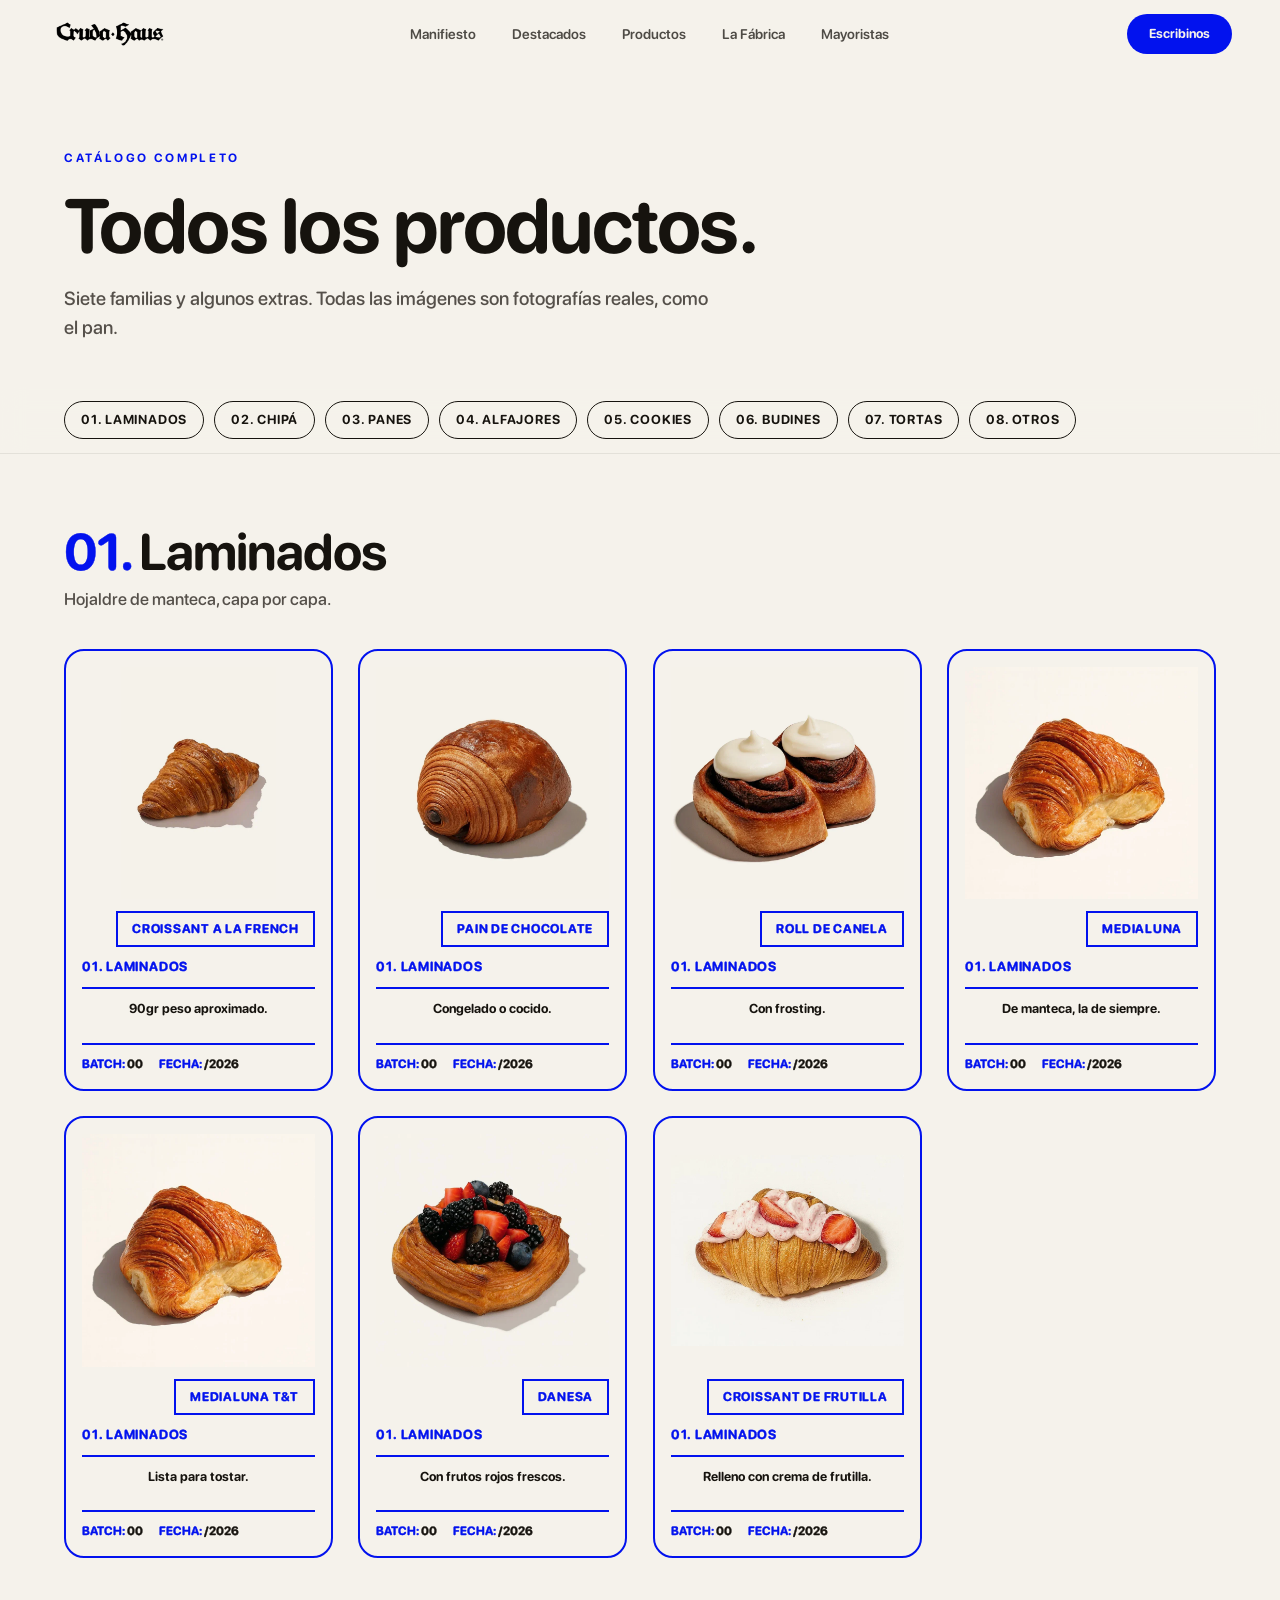
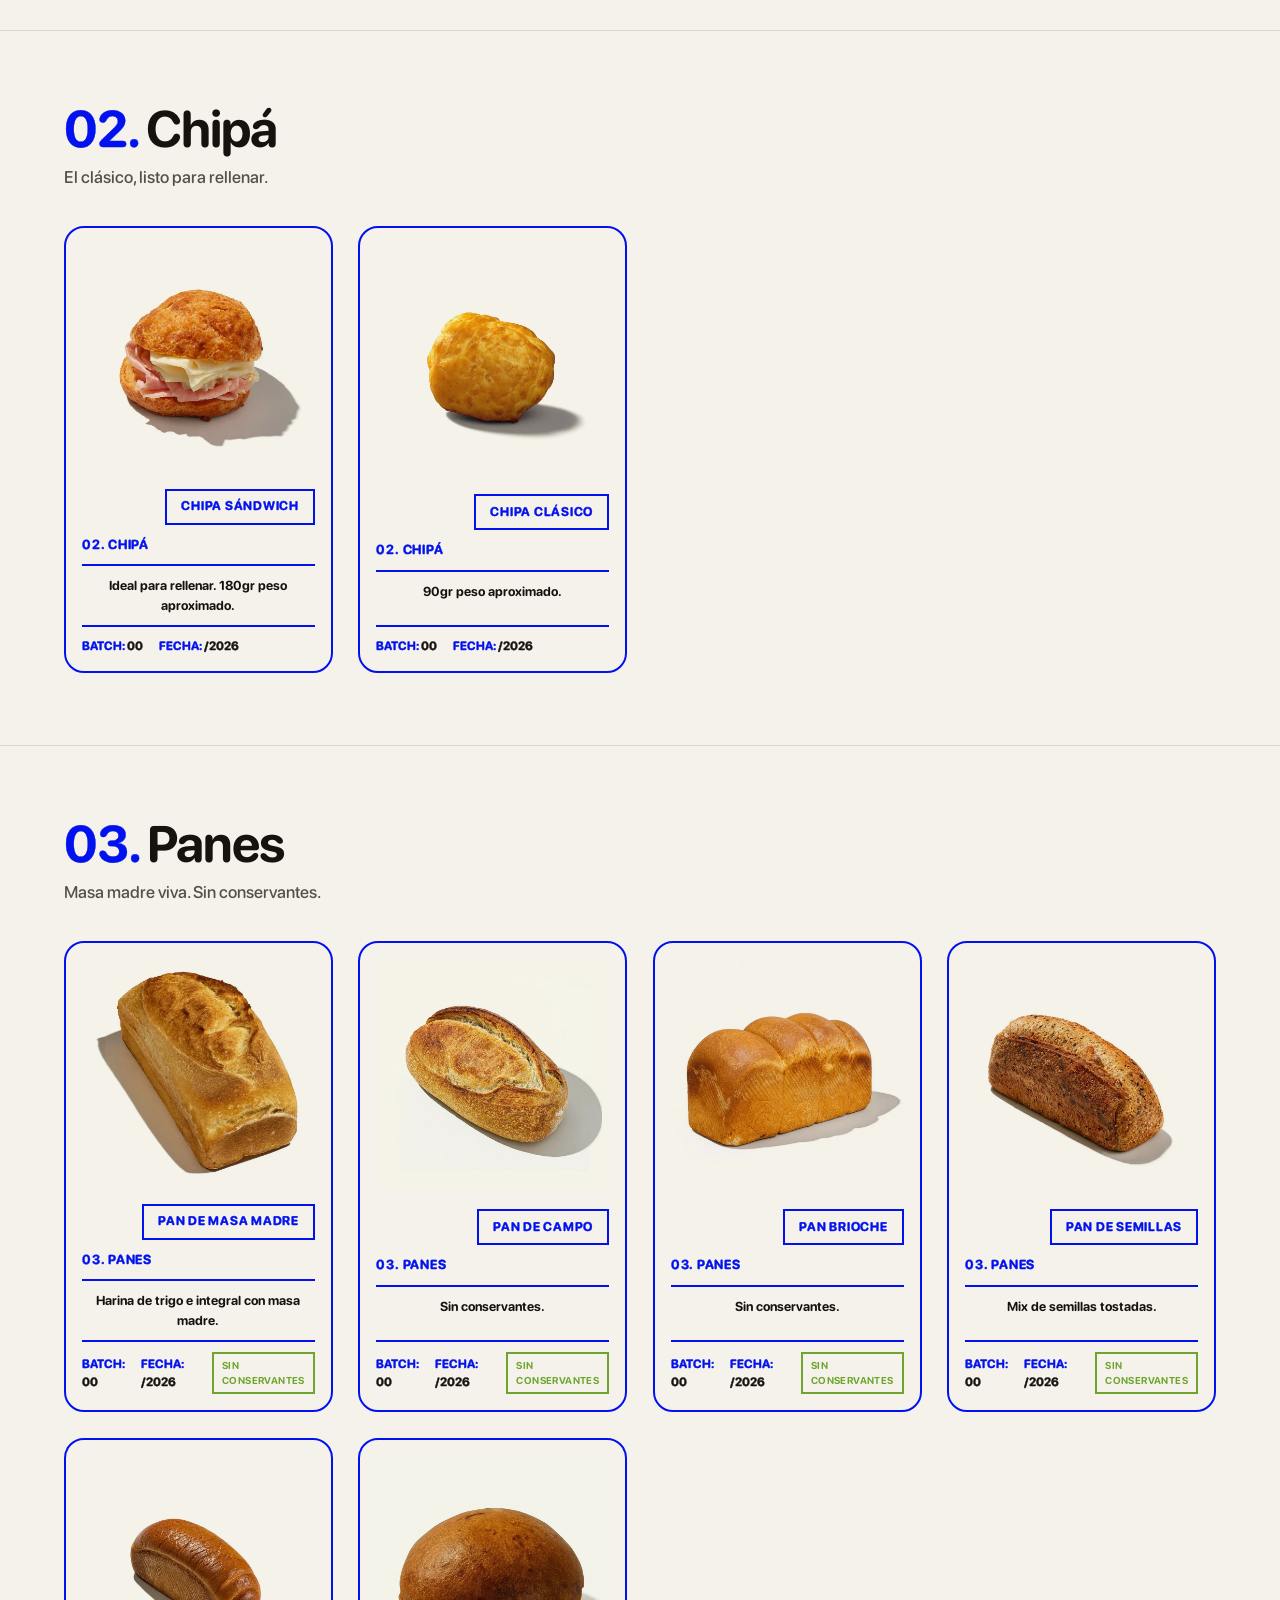
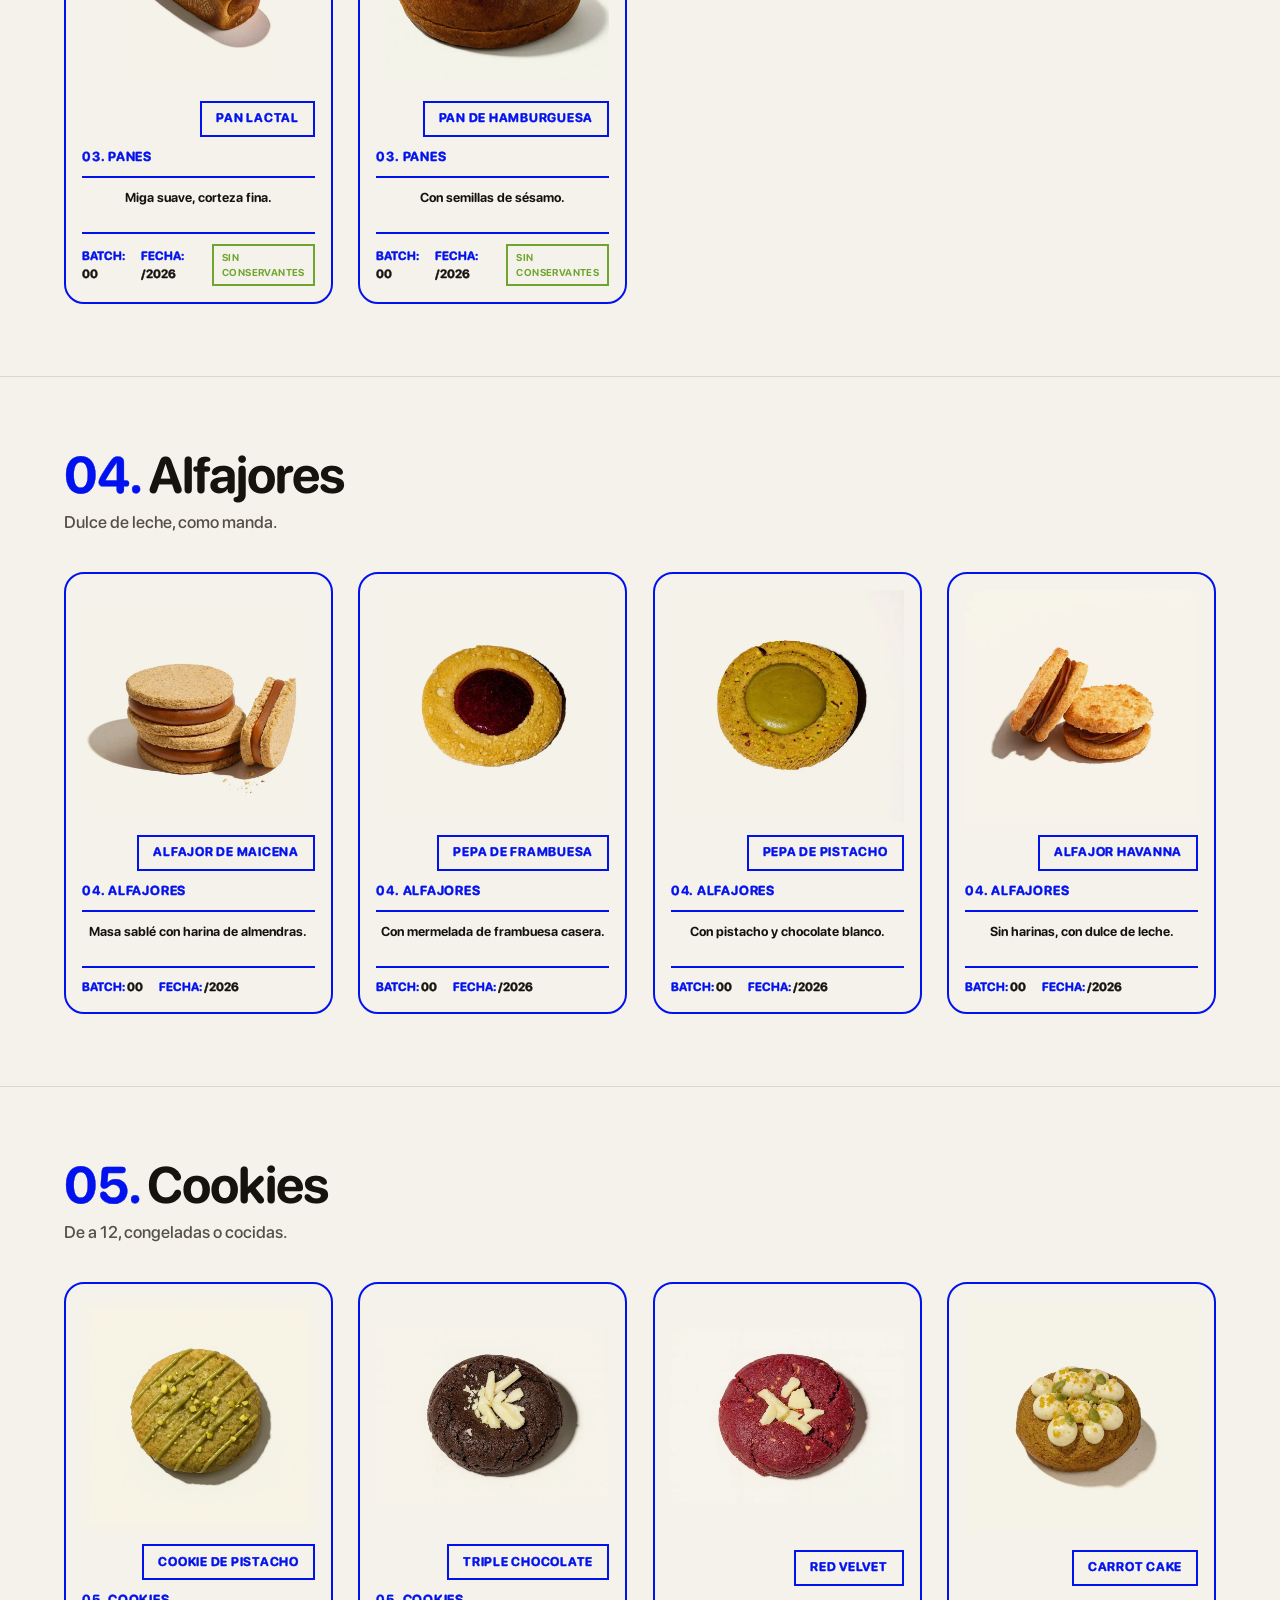
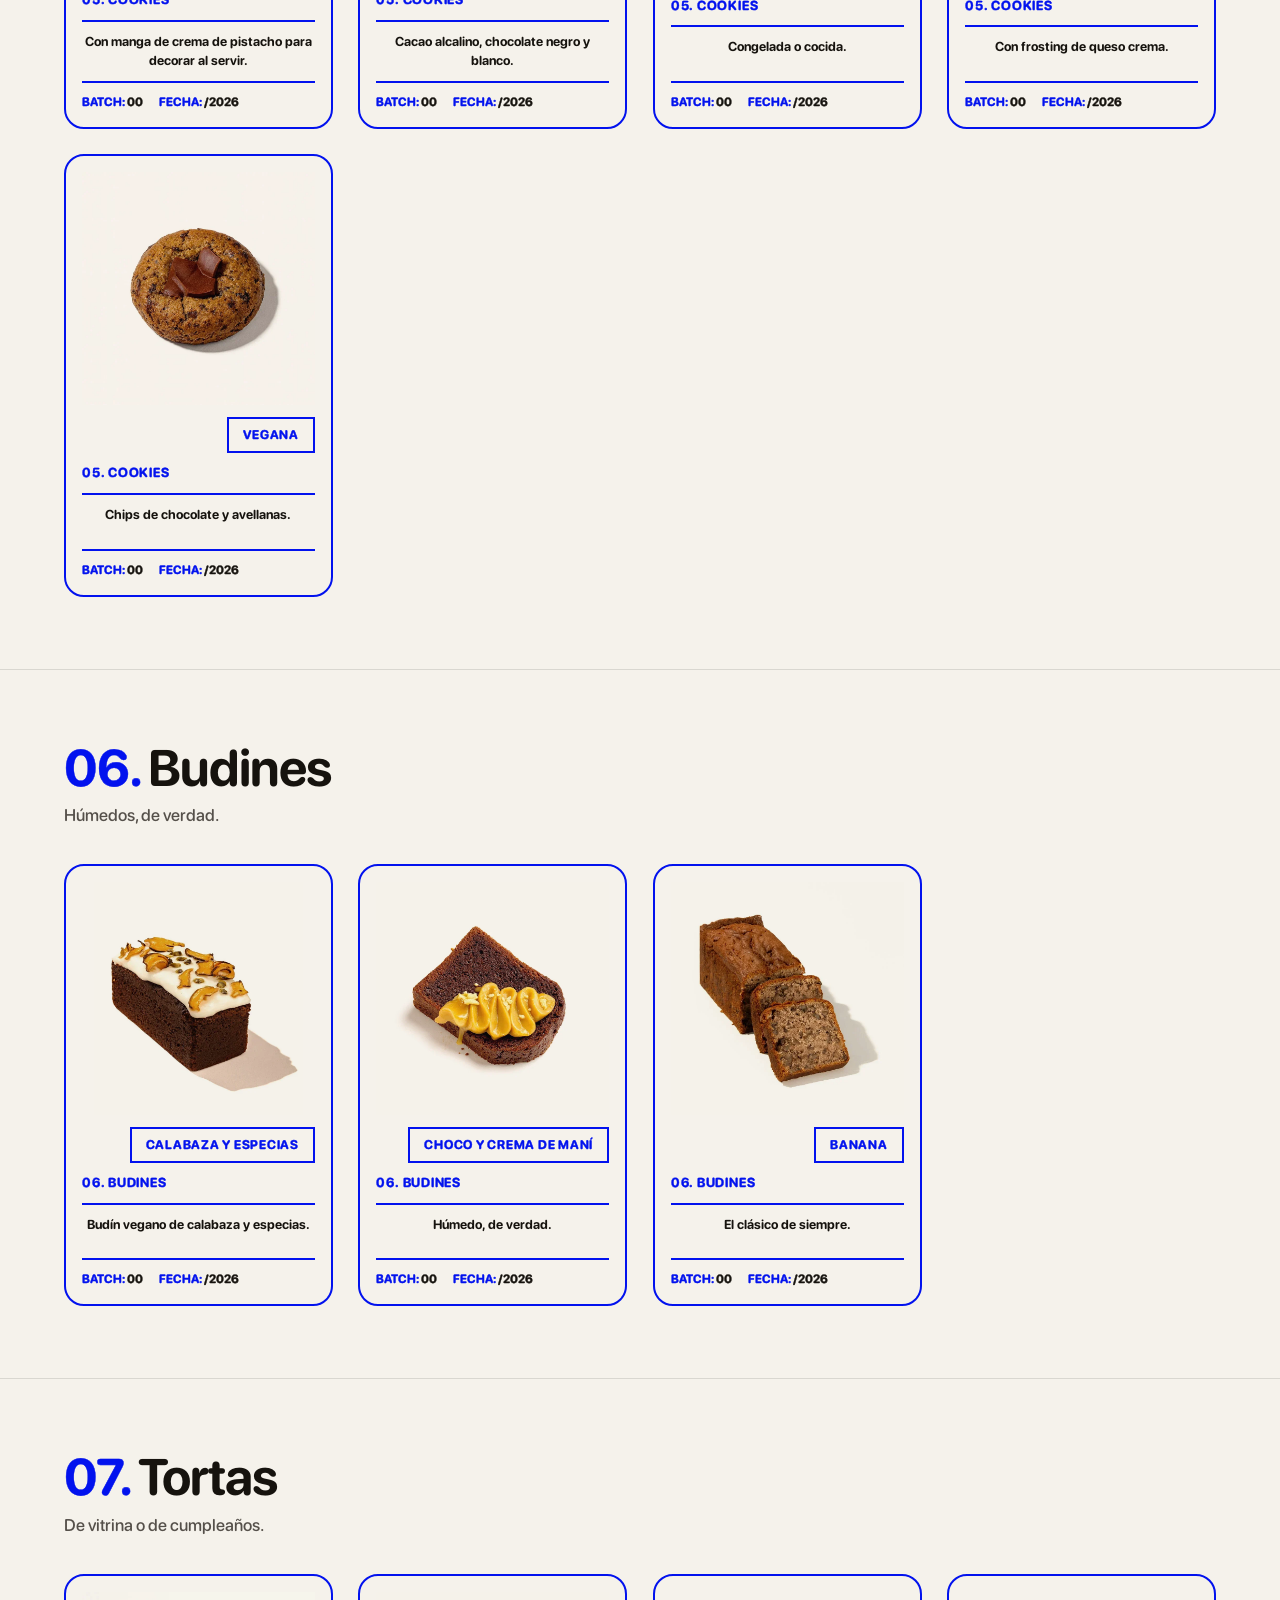
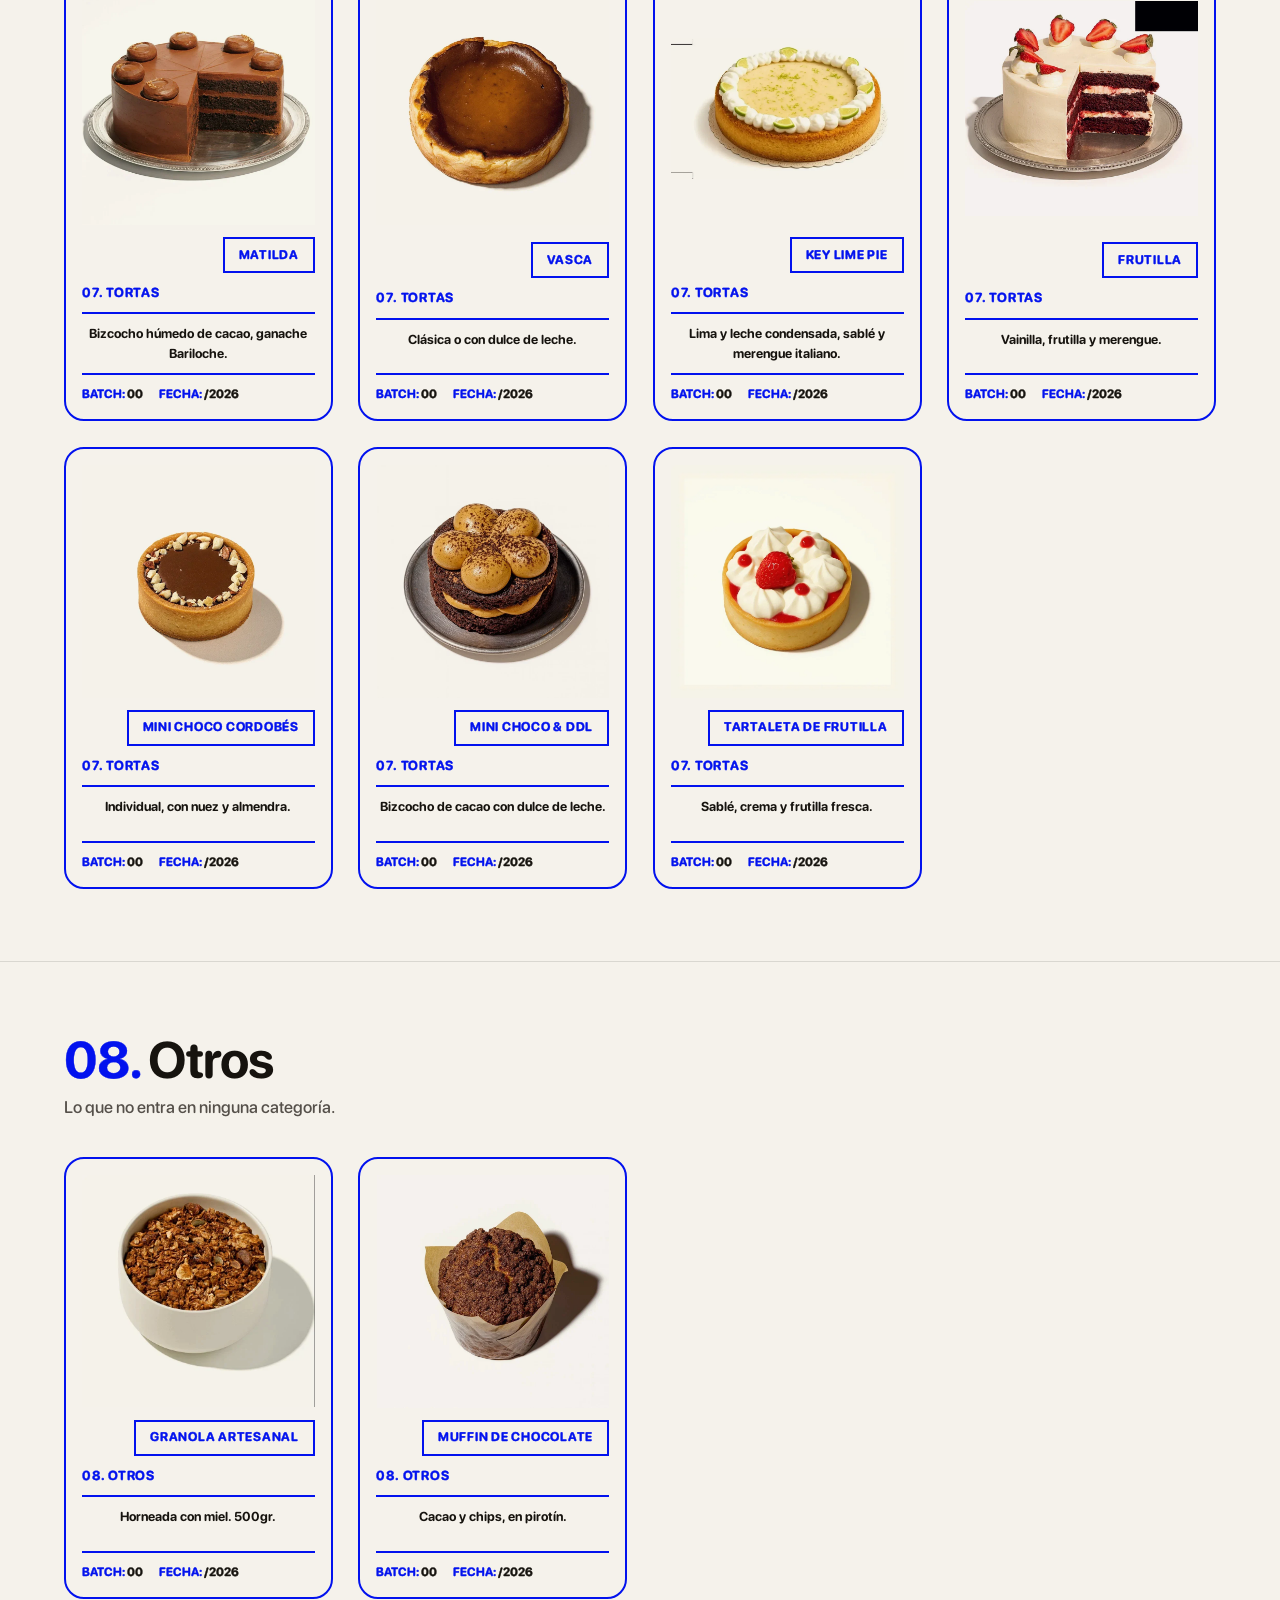
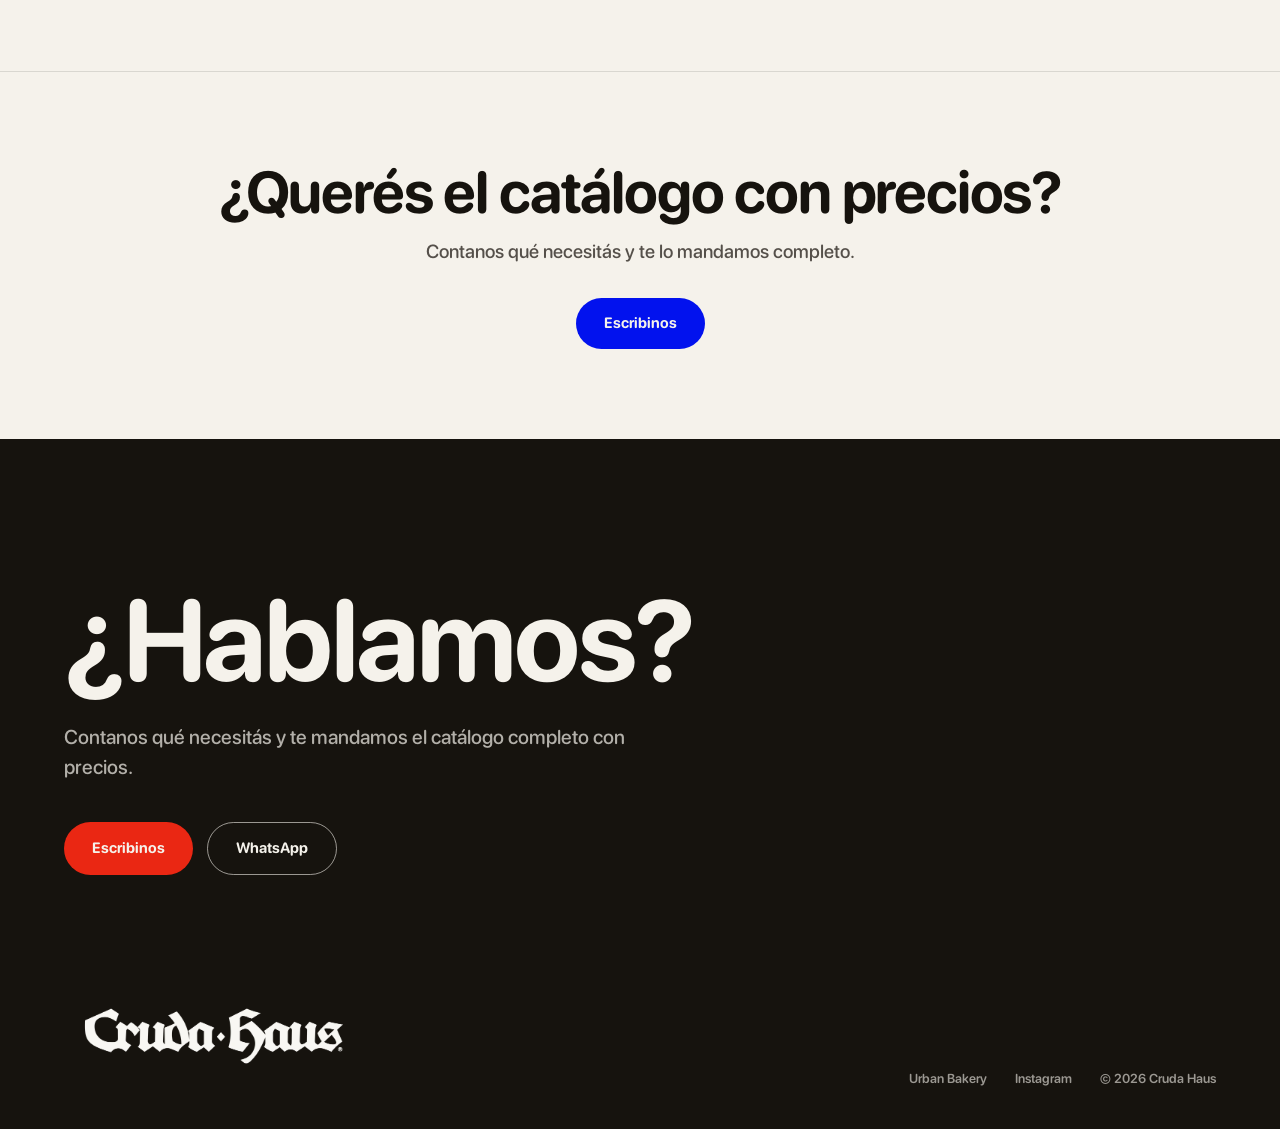
==== commit b1b04c0a: "Nav: orden Manifiesto, Destacados, Productos, La Fábrica, Mayoristas" ====
--- a/productos.html
+++ b/productos.html
@@ -22,8 +22,9 @@
       <img src="assets/img/logo-gotico-negro.webp" alt="Cruda Haus" width="120" height="42">
     </a>
     <nav class="nav-links" aria-label="Secciones">
+      <a href="index.html#manifiesto">Manifiesto</a>
+      <a href="index.html#productos">Destacados</a>
       <a href="productos.html" aria-current="page">Productos</a>
-      <a href="index.html#manifiesto">Manifiesto</a>
       <a href="index.html#fabrica">La Fábrica</a>
       <a href="index.html#mayoristas">Mayoristas</a>
     </nav>
